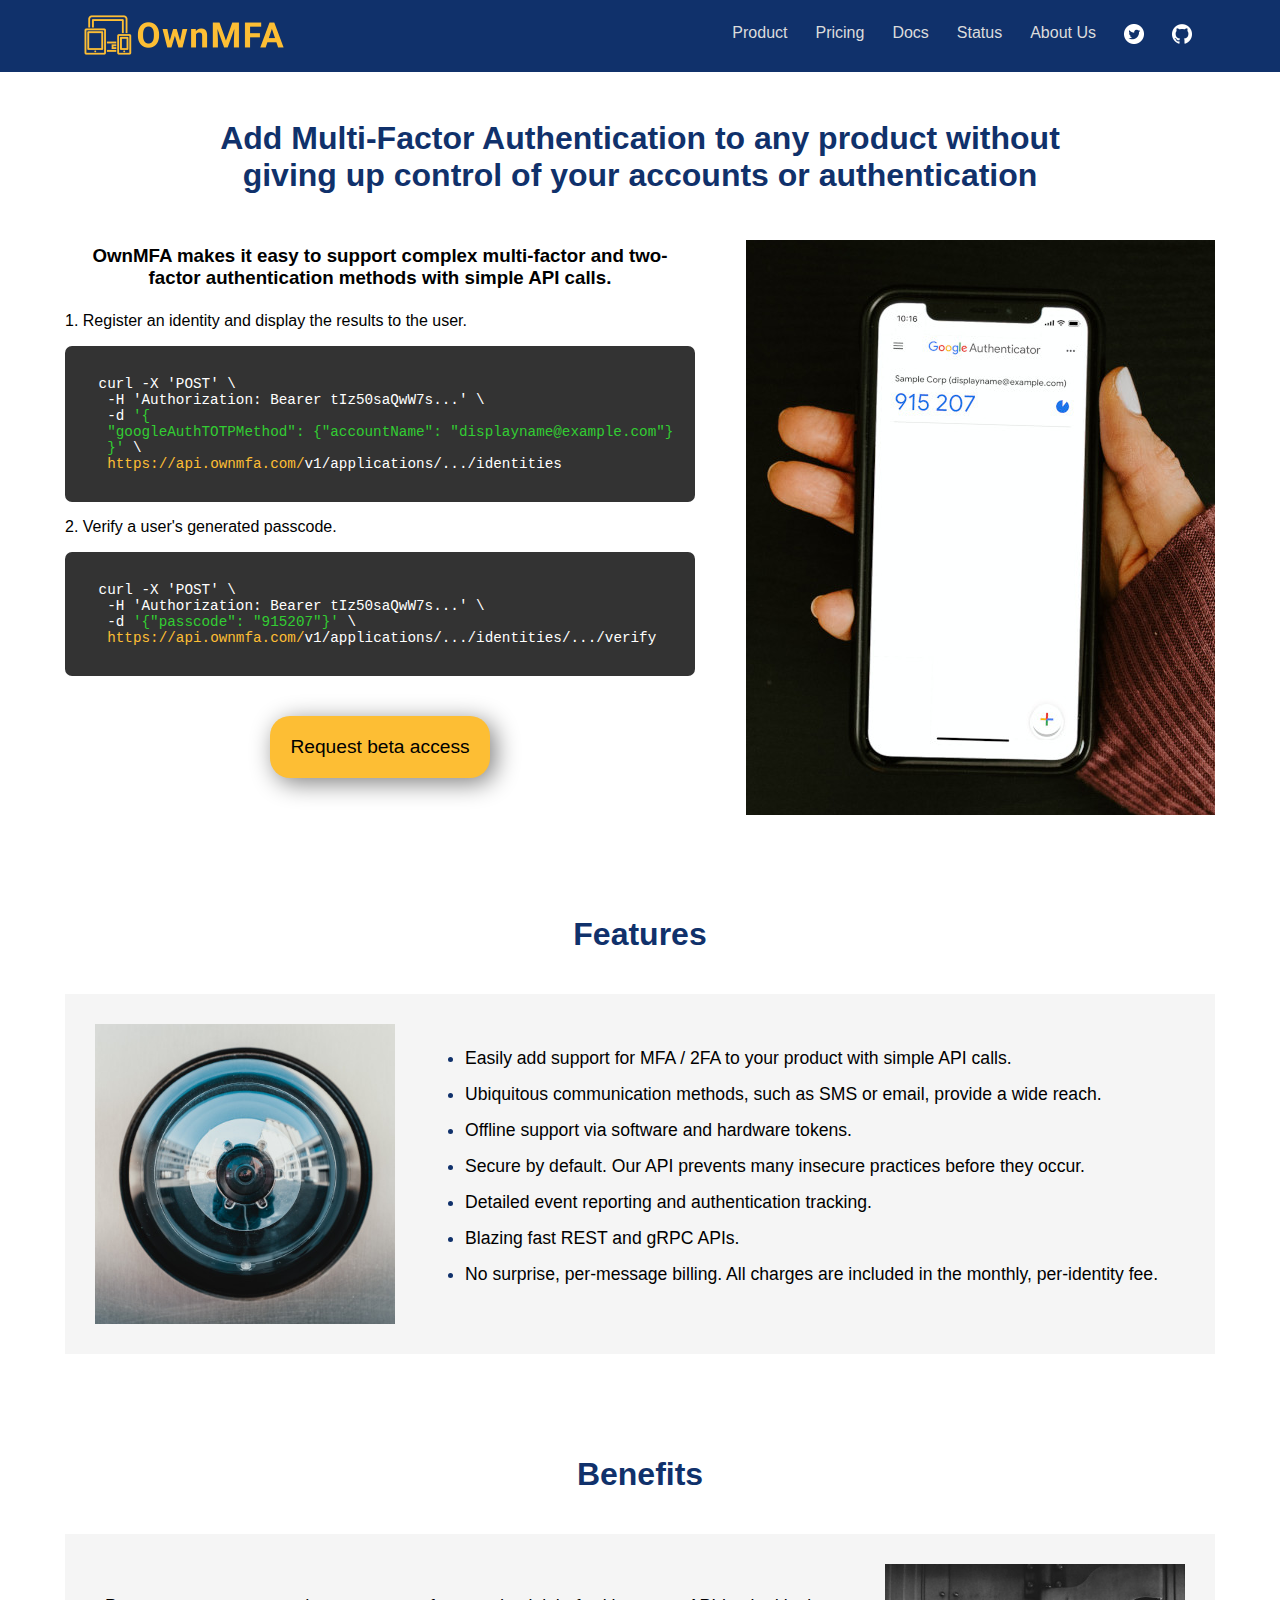
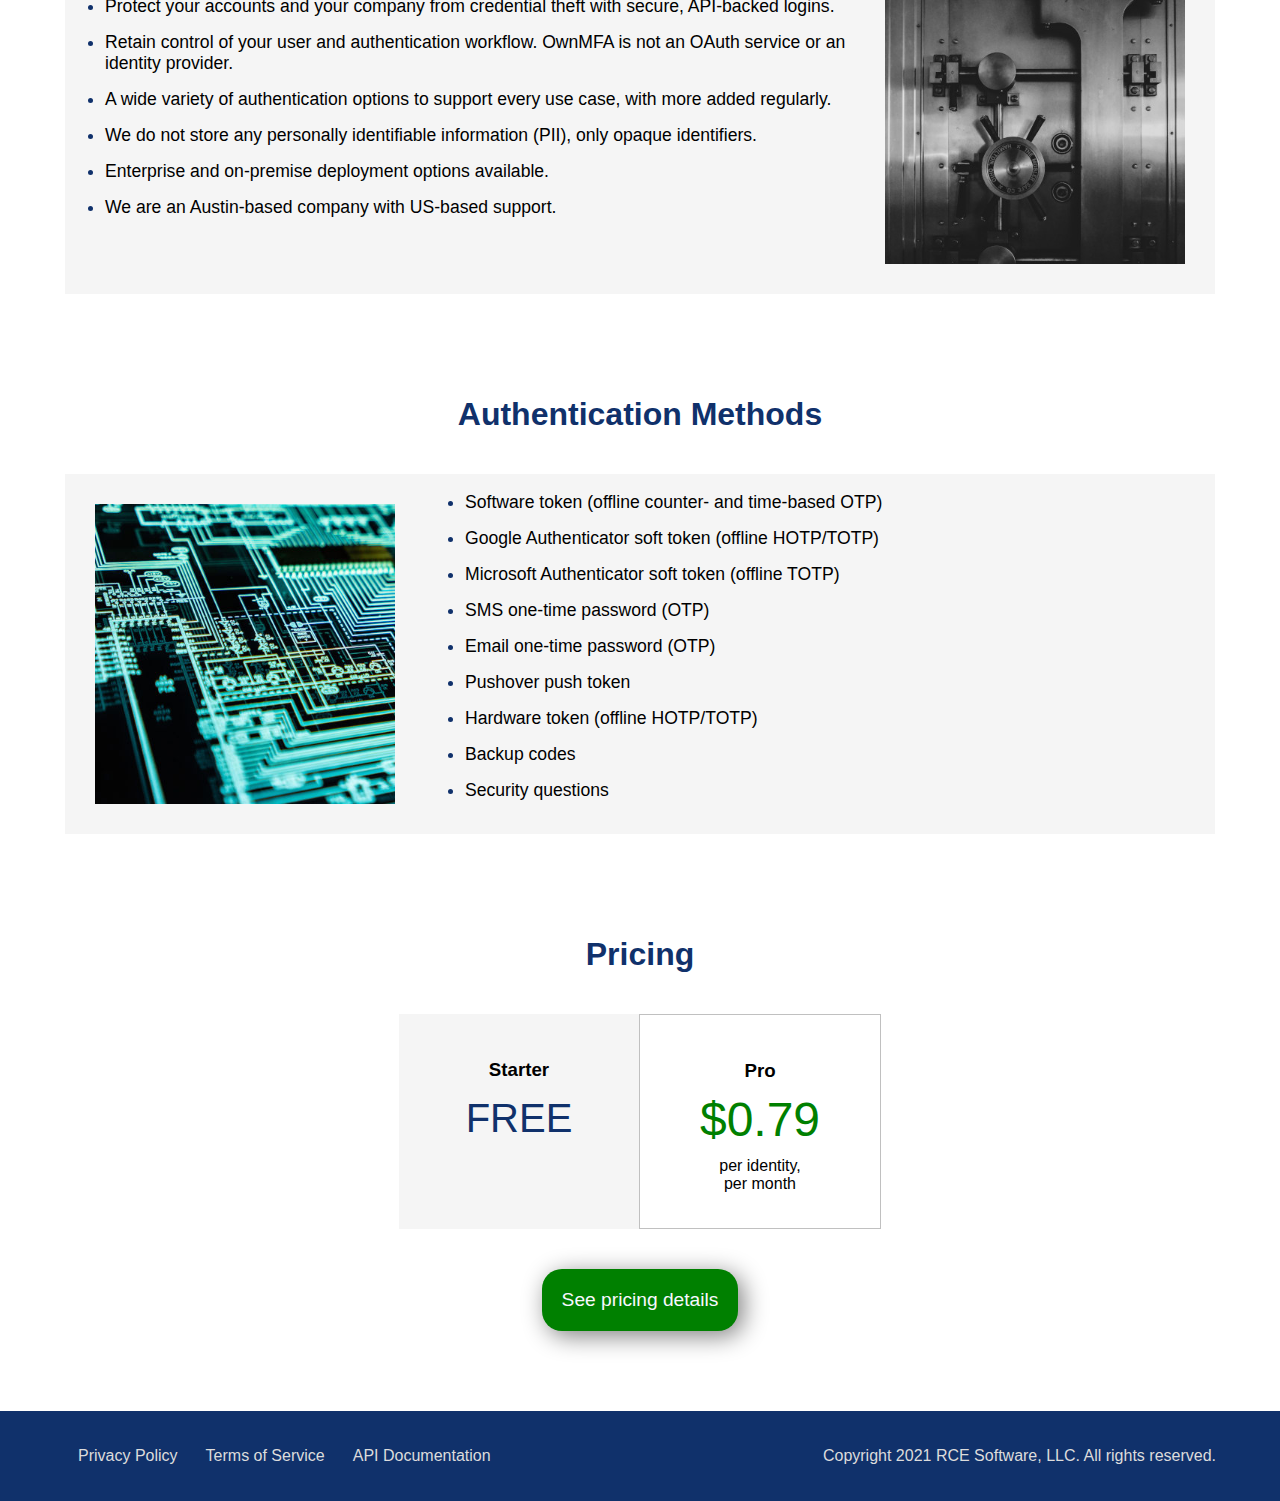
==== index.html @ 8612e636 "Refine Authentication Methods order" ====
<!DOCTYPE html>
<html lang="en">
  <head>
    <meta charset="utf-8" />
    <title>MFA / 2FA as a Service | OwnMFA</title>
    <meta
      name="description"
      content="Add Multi-Factor Authentication to any product without giving up control of your accounts or authentication. OwnMFA APIs make it easy to integrate MFA and 2FA authentication methods quickly."
    />
    <meta
      name="keywords"
      content="MFA, 2FA, multi-factor authentication, two-factor authentication, API, API as a Service, SMS, Email, HOTP, TOTP, Google Authenticator"
    />
    <link rel="stylesheet" href="/assets/css/base.css" />
    <link rel="shortcut icon" href="/assets/img/favicon.png" />
  </head>
  <body>
    <div class="navbar">
      <div class="navbar-inner">
        <a href="/#">
          <img class="logo" src="/assets/img/ownmfa.png" alt="OwnMFA" />
        </a>

        <ul class="nav">
          <li><a href="/#product">Product</a></li>
          <li><a href="/pricing/">Pricing</a></li>
          <li><a href="https://api.ownmfa.com">Docs</a></li>
          <li><a href="https://ownmfa.freshstatus.io/">Status</a></li>
          <li><a href="/about/">About Us</a></li>
          <li>
            <a href="https://twitter.com/OwnMFA"
              ><img src="/assets/img/twitter.png" alt="Twitter"
            /></a>
          </li>
          <li>
            <a href="https://github.com/ownmfa"
              ><img src="/assets/img/github.png" alt="GitHub"
            /></a>
          </li>
        </ul>
      </div>
    </div>

    <div class="content">
      <div class="lead">
        <div class="lead-inner">
          <h1>
            Add Multi-Factor Authentication to any product without giving up
            control of your accounts or authentication
          </h1>
        </div>

        <div class="demo">
          <div class="demo-left">
            <h3>
              OwnMFA makes it easy to support complex multi-factor and
              two-factor authentication methods with simple API calls.
            </h3>

            <p>1. Register an identity and display the results to the user.</p>

            <div class="code-demo">
              <pre class="code-example"> <code>curl -X 'POST' \
  -H 'Authorization: Bearer tIz50saQwW7s...' \
  -d <span class="code-param">'{
  "googleAuthTOTPMethod": {"accountName": "displayname@example.com"}
  }'</span> \
  <span class="code-url"><a href="https://api.ownmfa.com">https://api.ownmfa.com/</a></span>v1/applications/.../identities</code></pre>
            </div>

            <p>2. Verify a user's generated passcode.</p>

            <div class="code-demo">
              <pre class="code-example"> <code>curl -X 'POST' \
  -H 'Authorization: Bearer tIz50saQwW7s...' \
  -d <span class="code-param">'{"passcode": "915207"}'</span> \
  <span class="code-url"><a href="https://api.ownmfa.com">https://api.ownmfa.com/</a></span>v1/applications/.../identities/.../verify</code></pre>
            </div>

            <div class="request-beta">
              <a
                href="mailto:beta@ownmfa.com?subject=Request%20for%20beta%20access"
                >Request beta access</a
              >
            </div>
          </div>
        </div>
      </div>

      <div class="features section" id="product">
        <h1>Features</h1>
        <div class="features-list">
          <img src="/assets/img/eye.jpg" alt="retinal scanner" />
          <ul class="promo-list">
            <li>
              <span
                >Easily add support for MFA / 2FA to your product with simple
                API calls.</span
              >
            </li>
            <li>
              <span>
                Ubiquitous communication methods, such as SMS or email, provide
                a wide reach.</span
              >
            </li>
            <li>
              <span> Offline support via software and hardware tokens.</span>
            </li>
            <li>
              <span>
                Secure by default. Our API prevents many insecure practices
                before they occur.</span
              >
            </li>
            <li>
              <span>Detailed event reporting and authentication tracking.</span>
            </li>
            <li><span>Blazing fast REST and gRPC APIs.</span></li>
            <li>
              <span>
                No surprise, per-message billing. All charges are included in
                the monthly, per-identity fee.</span
              >
            </li>
          </ul>
        </div>
      </div>

      <div class="benefits section">
        <h1>Benefits</h1>
        <div class="benefits-list">
          <ul class="promo-list">
            <li>
              <span
                >Protect your accounts and your company from credential theft
                with secure, API-backed logins.</span
              >
            </li>
            <li>
              <span>
                Retain control of your user and authentication workflow. OwnMFA
                is not an OAuth service or an identity provider.</span
              >
            </li>
            <li>
              <span>
                A wide variety of authentication options to support every use
                case, with more added regularly.</span
              >
            </li>
            <li>
              <span>
                We do not store any personally identifiable information (PII),
                only opaque identifiers.</span
              >
            </li>
            <li>
              <span
                >Enterprise and on-premise deployment options available.</span
              >
            </li>
            <li>
              <span>We are an Austin-based company with US-based support.</span>
            </li>
          </ul>
          <img src="/assets/img/vault.jpg" alt="vault" />
        </div>
      </div>

      <div class="methods section">
        <h1>Authentication Methods</h1>
        <div class="methods-list">
          <img src="/assets/img/circuit.jpg" alt="glowing circuit" />
          <ul class="promo-list">
            <li>
              <span> Software token (offline counter- and time-based OTP)</span>
            </li>
            <li>
              <span>Google Authenticator soft token (offline HOTP/TOTP)</span>
            </li>
            <li>
              <span> Microsoft Authenticator soft token (offline TOTP)</span>
            </li>
            <li><span>SMS one-time password (OTP)</span></li>
            <li><span> Email one-time password (OTP)</span></li>
            <li><span> Pushover push token</span></li>
            <li><span> Hardware token (offline HOTP/TOTP)</span></li>
            <li><span>Backup codes</span></li>
            <li><span>Security questions</span></li>
          </ul>
        </div>
      </div>

      <div class="pricing section">
        <h1>Pricing</h1>
        <div class="pricing-container">
          <div class="pricing-left">
            <h3>Starter</h3>
            <div class="pricing-starter">Free</div>
          </div>
          <div class="pricing-right">
            <h3>Pro</h3>
            <div class="pricing-pro">$0.79</div>
            <div class="pricing-interval">per identity,<br />per month</div>
          </div>
        </div>
        <div class="pricing-details">
          <a href="/pricing/">See pricing details</a>
        </div>
      </div>
    </div>

    <footer>
      <div class="footer-container">
        <div class="policies">
          <ul class="nav">
            <li><a href="/privacy/">Privacy Policy</a></li>
            <li><a href="/terms/">Terms of Service</a></li>
            <li><a href="https://api.ownmfa.com">API Documentation</a></li>
          </ul>
        </div>

        <div class="copyright">
          <p>Copyright 2021 RCE Software, LLC. All rights reserved.</p>
        </div>
      </div>
    </footer>
  </body>
</html>
---- assets/css/base.css ----
html {
  scroll-behavior: smooth;
}

body {
  font-family: "Helvetica Neue", Helvetica, Arial, sans-serif;
  margin: 0;
}

.navbar {
  position: fixed;
  top: 0;
  width: 100%;
  background-color: #10316b;
}

.navbar-inner,
.footer-container {
  margin: 0 5%;
}

.navbar-inner .logo {
  padding: 15px 20px 10px;
}

.navbar ul {
  float: right;
  list-style-type: none;
  margin: 10px;
  padding: 0;
  vertical-align: middle;
}

.navbar li {
  float: left;
}

.navbar li a {
  display: block;
  color: gainsboro;
  text-align: center;
  padding: 14px 14px;
  text-decoration: none;
}

.navbar li a:hover {
  color: white;
}

.content {
  width: 1150px;
  margin: 94px auto 0;
}

.lead-inner {
  text-align: center;
  color: #10316b;
  margin: 0 10%;
  padding: 5px 0;
}

.demo {
  height: 575px;
  background-image: url("/assets/img/auth_phone_hand.jpg");
  background-repeat: no-repeat;
  background-position: right top;
}

.demo-left {
  width: 630px;
}

.demo-left h3 {
  text-align: center;
  padding: 5px;
}

.code-demo {
  background-color: #333333;
  color: white;
  border-radius: 7px;
}

.code-example {
  padding: 30px 25px;
  font-size: 1.1em;
}

.code-param {
  color: limegreen;
}

.code-url,
.code-url a {
  color: #fdbe34;
  text-decoration: none;
}

.request-beta {
  margin-top: 40px;
  text-align: center;
}

.request-beta a {
  display: inline-block;
  background-color: #fdbe34;
  color: black;
  font-size: 1.2em;
  padding: 20px;
  text-decoration: none;
  border-radius: 20px;
  box-shadow: 5px 5px 25px gray;
  transition: all 0.3s;
}

.request-beta a:hover {
  box-shadow: 5px 5px 25px #404040;
}

.features,
.benefits,
.pricing,
.methods,
.contact {
  padding: 80px 0 0;
}

.section h1 {
  text-align: center;
  color: #10316b;
  padding-bottom: 20px;
}

.section img {
  width: 300px;
  padding: 30px;
}

.about-container img {
  width: 400px;
  padding: 20px;
}

.features-list,
.methods-list,
.benefits-list,
.about-container {
  background-color: whitesmoke;
  display: flex;
  align-items: center;
}

.promo-list {
  font-size: 1.1em;
}

.promo-list li {
  color: #10316b;
  margin-bottom: 15px;
}

.promo-list li span {
  color: black;
}

.pricing-container {
  text-align: center;
  display: flex;
  justify-content: center;
}

.pricing-container h3 {
  margin: 10px 0;
}

.pricing-left {
  background-color: whitesmoke;
  padding: 35px 20px;
  width: 200px;
}

.pricing-starter {
  color: #10316b;
  font-size: 2.5em;
  text-transform: uppercase;
  margin: 15px;
}

.pricing-right {
  border: 1px solid silver;
  padding: 35px 20px;
  width: 200px;
}

.pricing-pro {
  color: green;
  font-size: 3em;
  font-weight: 500;
  margin: 0 0 10px;
}

.pricing-details {
  margin-top: 40px;
  text-align: center;
}

.pricing-details a {
  display: inline-block;
  background-color: green;
  color: ghostwhite;
  font-size: 1.2em;
  padding: 20px;
  text-decoration: none;
  border-radius: 20px;
  box-shadow: 5px 5px 25px gray;
  transition: all 0.3s;
}

.pricing-details a:hover {
  box-shadow: 5px 5px 25px #404040;
}

table {
  width: 100%;
  border: 0;
  border-collapse: collapse;
}

th,
td {
  border: 1px solid silver;
  font-size: 1.1em;
  max-width: 375px;
  min-width: 155px;
}

th,
td {
  padding: 12px;
}

.thd-noborder {
  border: none;
}

.td-free {
  color: #10316b;
  font-size: 1.2em;
  text-transform: uppercase;
}

.td-pro {
  color: green;
  font-size: 1.3em;
  font-weight: 450;
}

.td-center {
  text-align: center;
}

.td-black a {
  color: black;
}

.td-green {
  color: green;
  font-size: 1.75em;
}

.pricing-sub {
  color: red;
  font-size: 0.65em;
}

.pricing,
.pricing-pricing,
.contact,
.privacy,
.terms {
  padding-bottom: 80px;
}

.contact-container {
  text-align: center;
  background-color: whitesmoke;
  padding: 20px 0;
}

.faq {
  margin: 0 10%;
  text-align: center;
  font-size: 1.1em;
  padding-bottom: 30px;
}

footer {
  background-color: #10316b;
}

.footer-container {
  padding: 20px 0;
  color: gainsboro;
  display: flex;
  align-items: center;
  justify-content: space-between;
}

.policies ul {
  list-style-type: none;
  margin: 0;
  padding: 0;
  vertical-align: middle;
}

.policies li {
  float: left;
}

.policies li a {
  display: block;
  color: gainsboro;
  text-align: center;
  padding: 14px 14px;
  text-decoration: none;
}

.policies li a:hover {
  color: white;
}
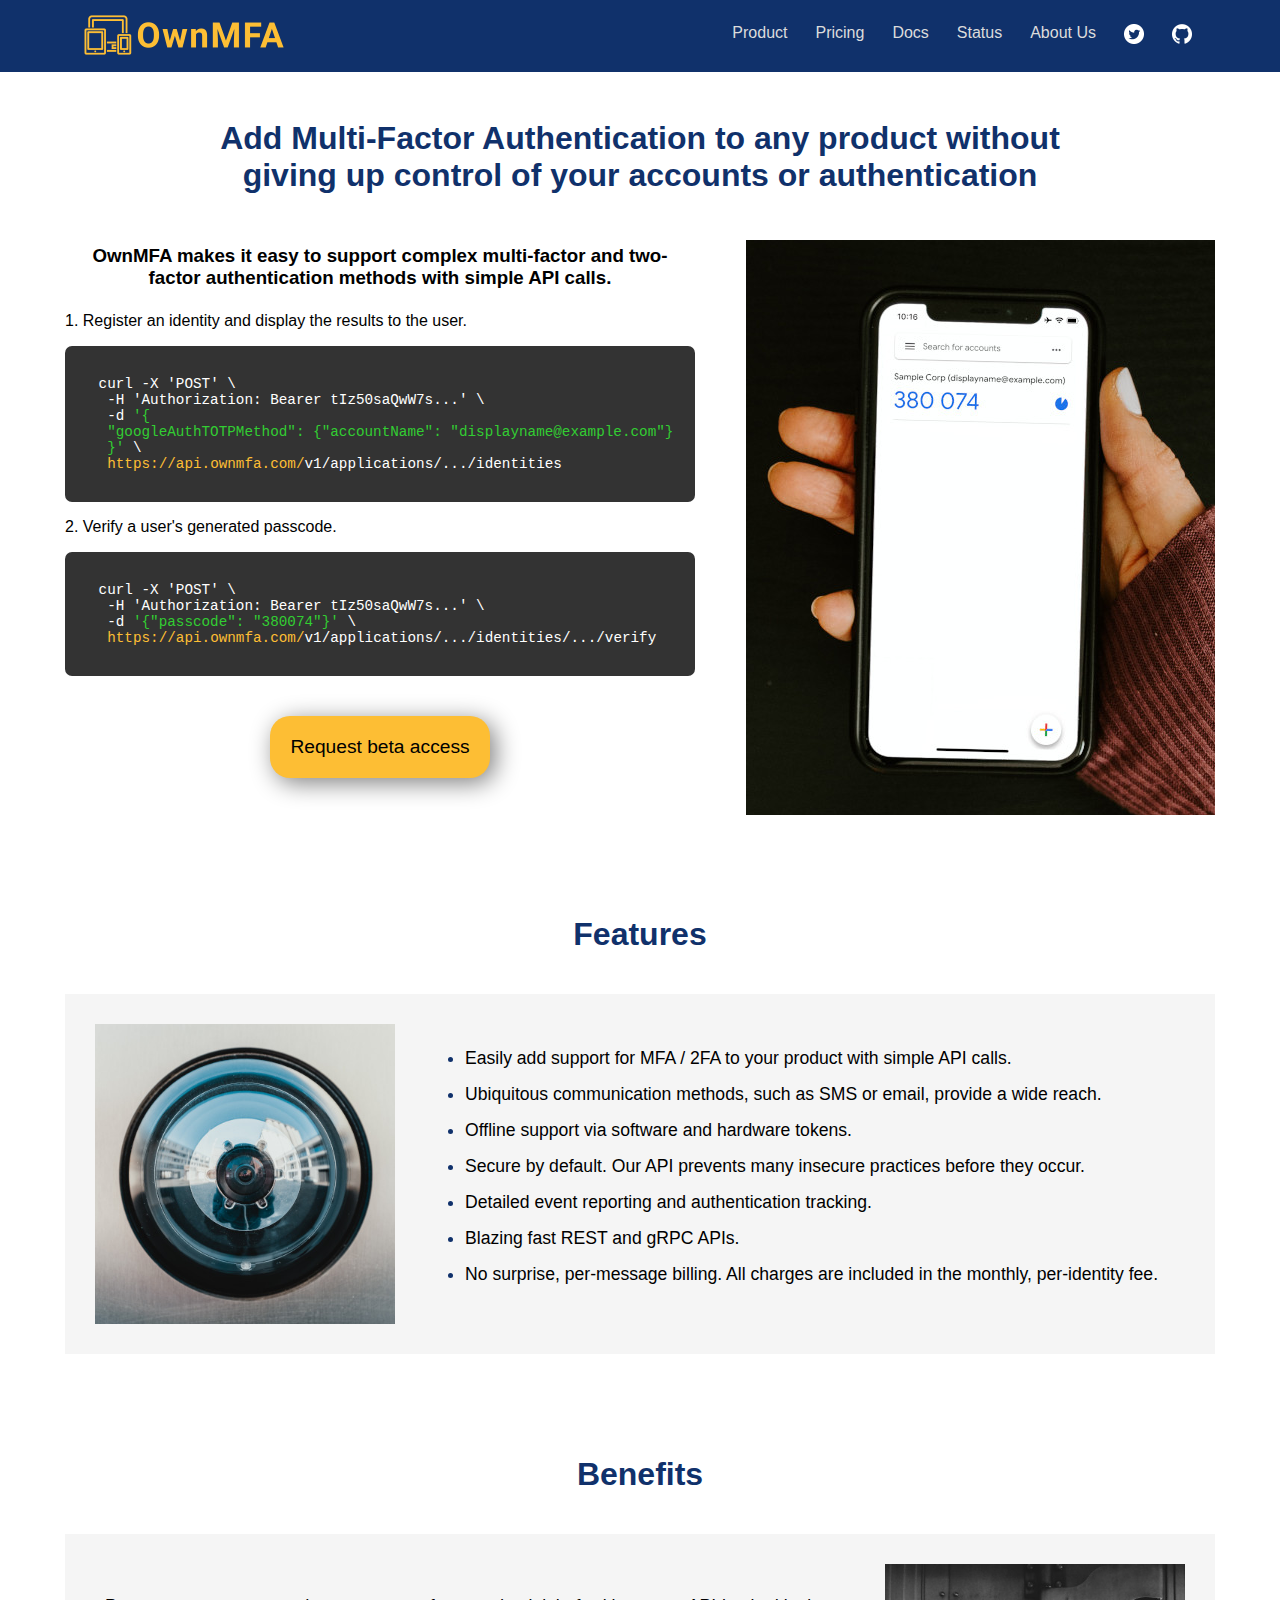
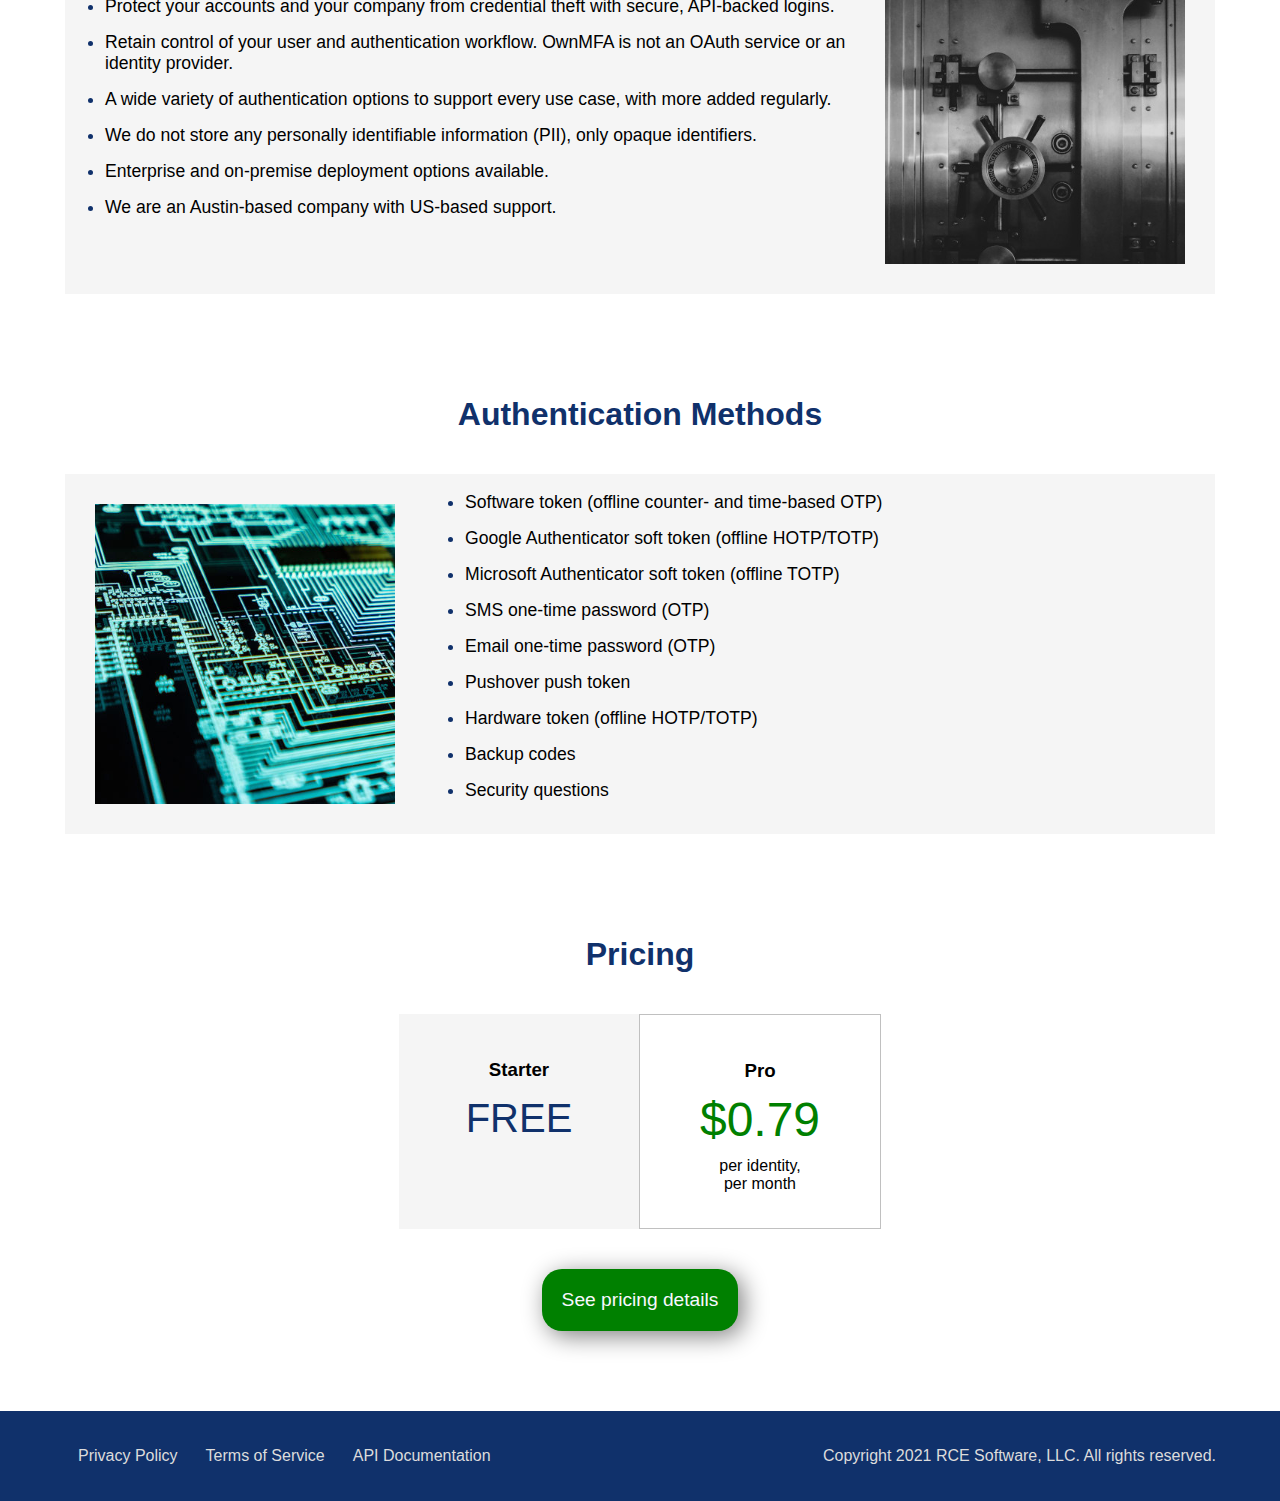
==== commit 67dfa732: "Update demo image and passcode with latest authenticator version" ====
--- a/index.html
+++ b/index.html
@@ -73,7 +73,7 @@
             <div class="code-demo">
               <pre class="code-example"> <code>curl -X 'POST' \
   -H 'Authorization: Bearer tIz50saQwW7s...' \
-  -d <span class="code-param">'{"passcode": "915207"}'</span> \
+  -d <span class="code-param">'{"passcode": "380074"}'</span> \
   <span class="code-url"><a href="https://api.ownmfa.com">https://api.ownmfa.com/</a></span>v1/applications/.../identities/.../verify</code></pre>
             </div>
 
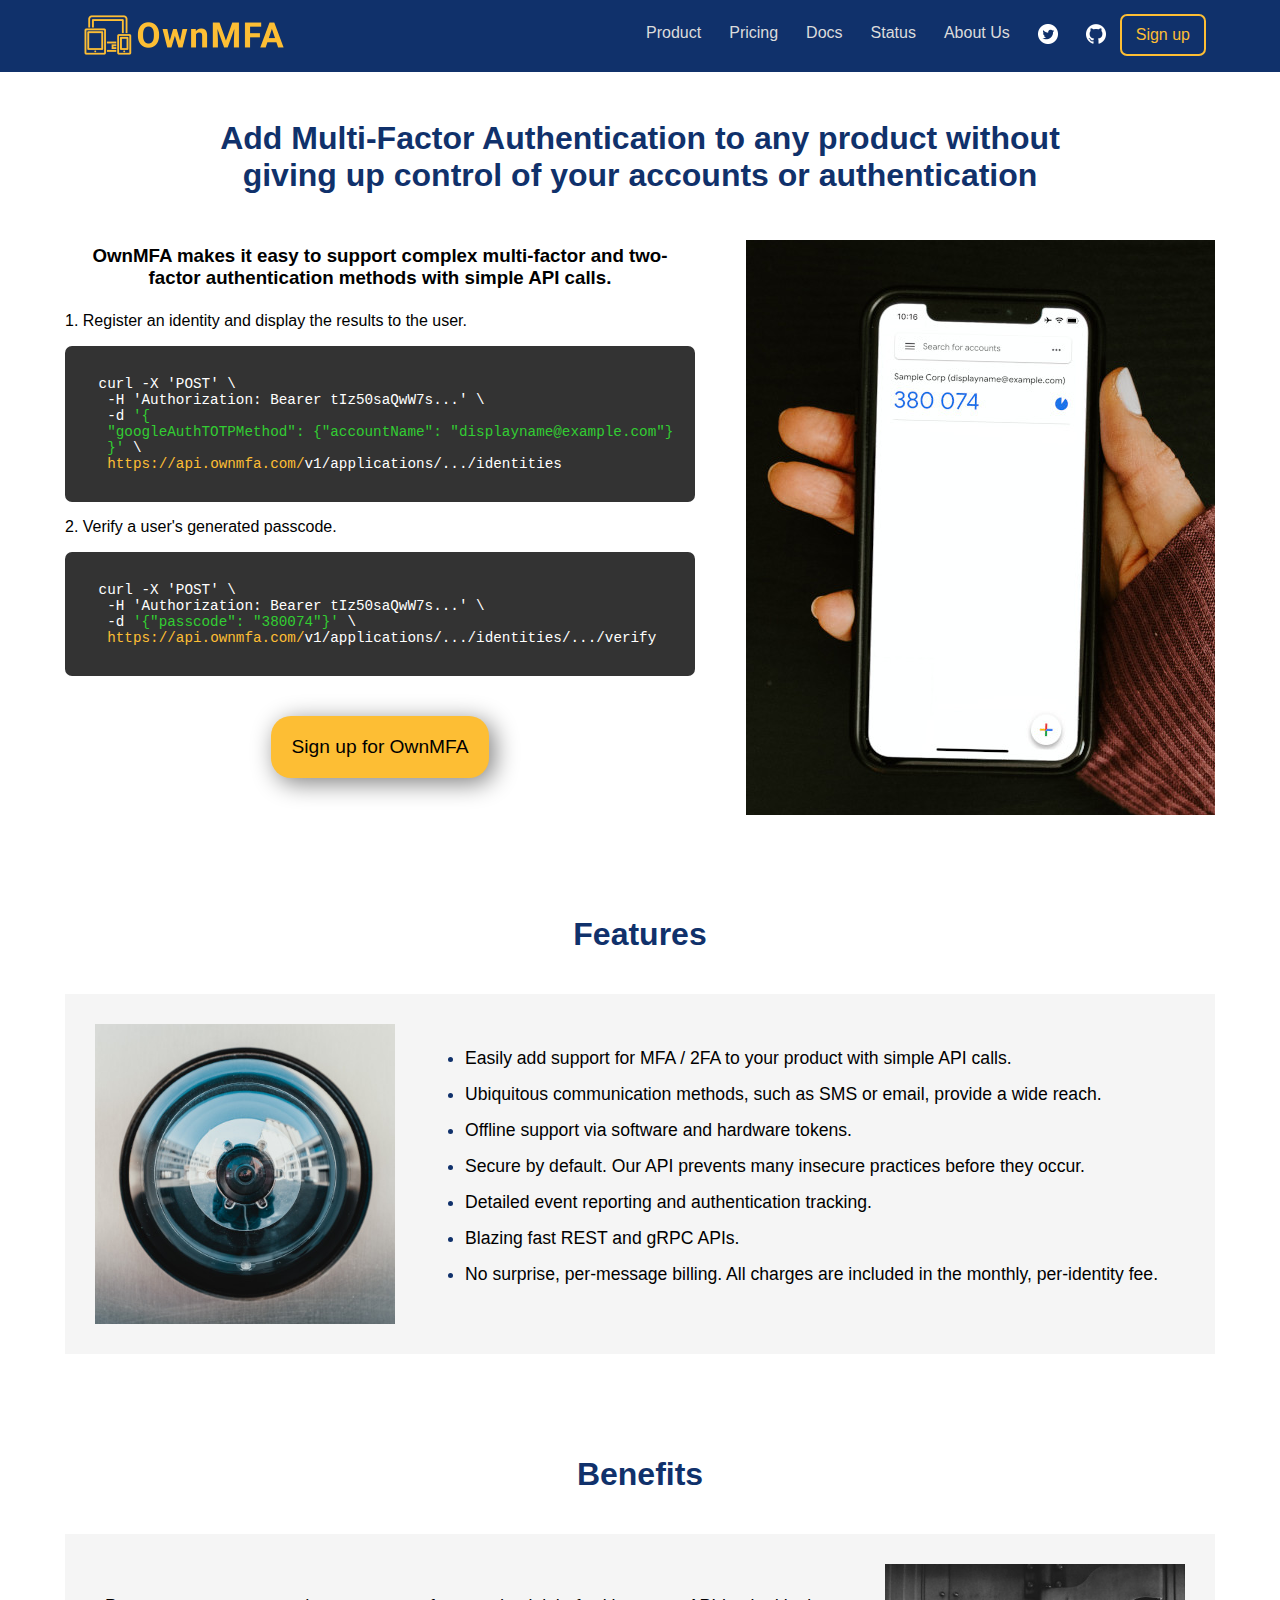
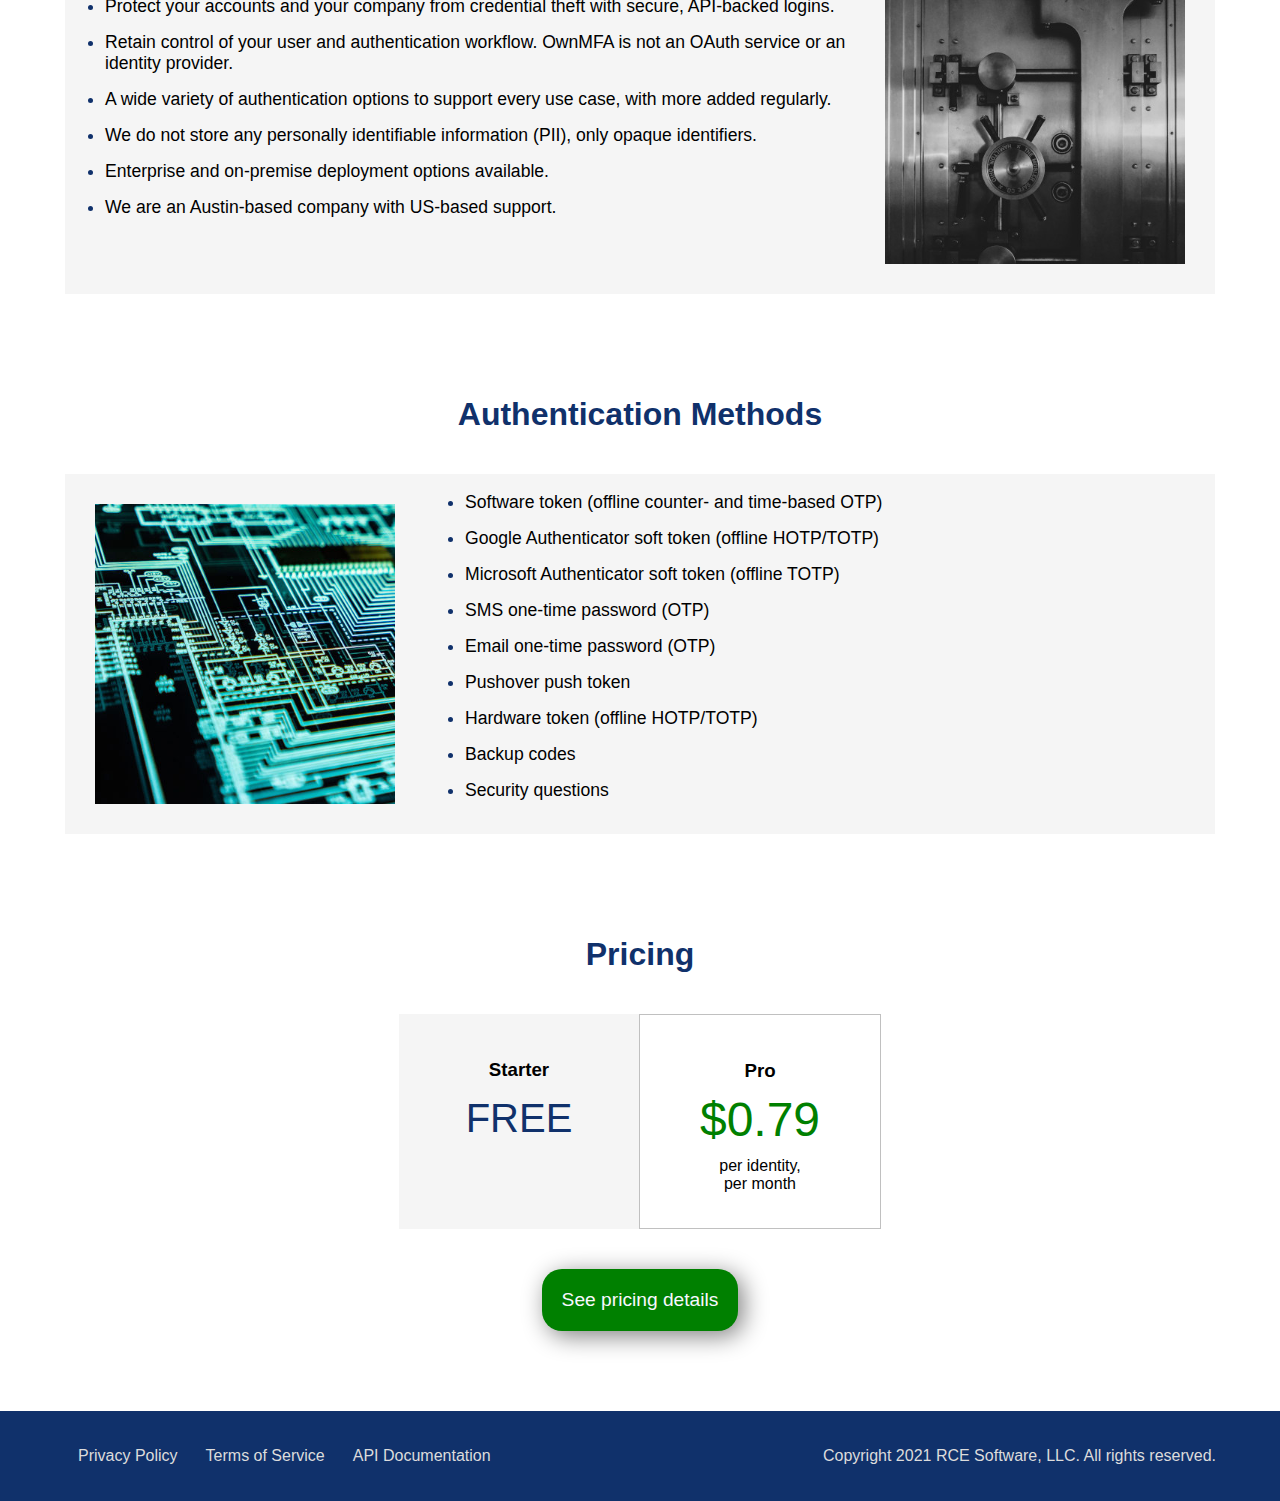
==== commit db80f704: "Update calls to action for post-beta" ====
--- a/index.html
+++ b/index.html
@@ -37,6 +37,11 @@
               ><img src="/assets/img/github.png" alt="GitHub"
             /></a>
           </li>
+          <li class="signup">
+            <a href="mailto:signup@ownmfa.com?subject=Sign%20up%20for%20OwnMFA"
+              >Sign up</a
+            >
+          </li>
         </ul>
       </div>
     </div>
@@ -77,10 +82,10 @@
   <span class="code-url"><a href="https://api.ownmfa.com">https://api.ownmfa.com/</a></span>v1/applications/.../identities/.../verify</code></pre>
             </div>
 
-            <div class="request-beta">
+            <div class="signup-btn">
               <a
-                href="mailto:beta@ownmfa.com?subject=Request%20for%20beta%20access"
-                >Request beta access</a
+                href="mailto:signup@ownmfa.com?subject=Sign%20up%20for%20OwnMFA"
+                >Sign up for OwnMFA</a
               >
             </div>
           </div>
--- a/assets/css/base.css
+++ b/assets/css/base.css
@@ -28,7 +28,6 @@
   list-style-type: none;
   margin: 10px;
   padding: 0;
-  vertical-align: middle;
 }
 
 .navbar li {
@@ -39,12 +38,26 @@
   display: block;
   color: gainsboro;
   text-align: center;
-  padding: 14px 14px;
+  padding: 14px;
   text-decoration: none;
 }
 
 .navbar li a:hover {
   color: white;
+}
+
+.navbar .signup a {
+  border: 2px solid #fdbe34;
+  border-radius: 7px;
+  color: #fdbe34;
+  padding: 10px 14px;
+  margin: 4px 0 0 0;
+  transition: all 0.3s;
+}
+
+.navbar .signup a:hover {
+  background-color: #fdbe34;
+  color: black;
 }
 
 .content {
@@ -96,12 +109,12 @@
   text-decoration: none;
 }
 
-.request-beta {
+.signup-btn {
   margin-top: 40px;
   text-align: center;
 }
 
-.request-beta a {
+.signup-btn a {
   display: inline-block;
   background-color: #fdbe34;
   color: black;
@@ -113,7 +126,7 @@
   transition: all 0.3s;
 }
 
-.request-beta a:hover {
+.signup-btn a:hover {
   box-shadow: 5px 5px 25px #404040;
 }
 
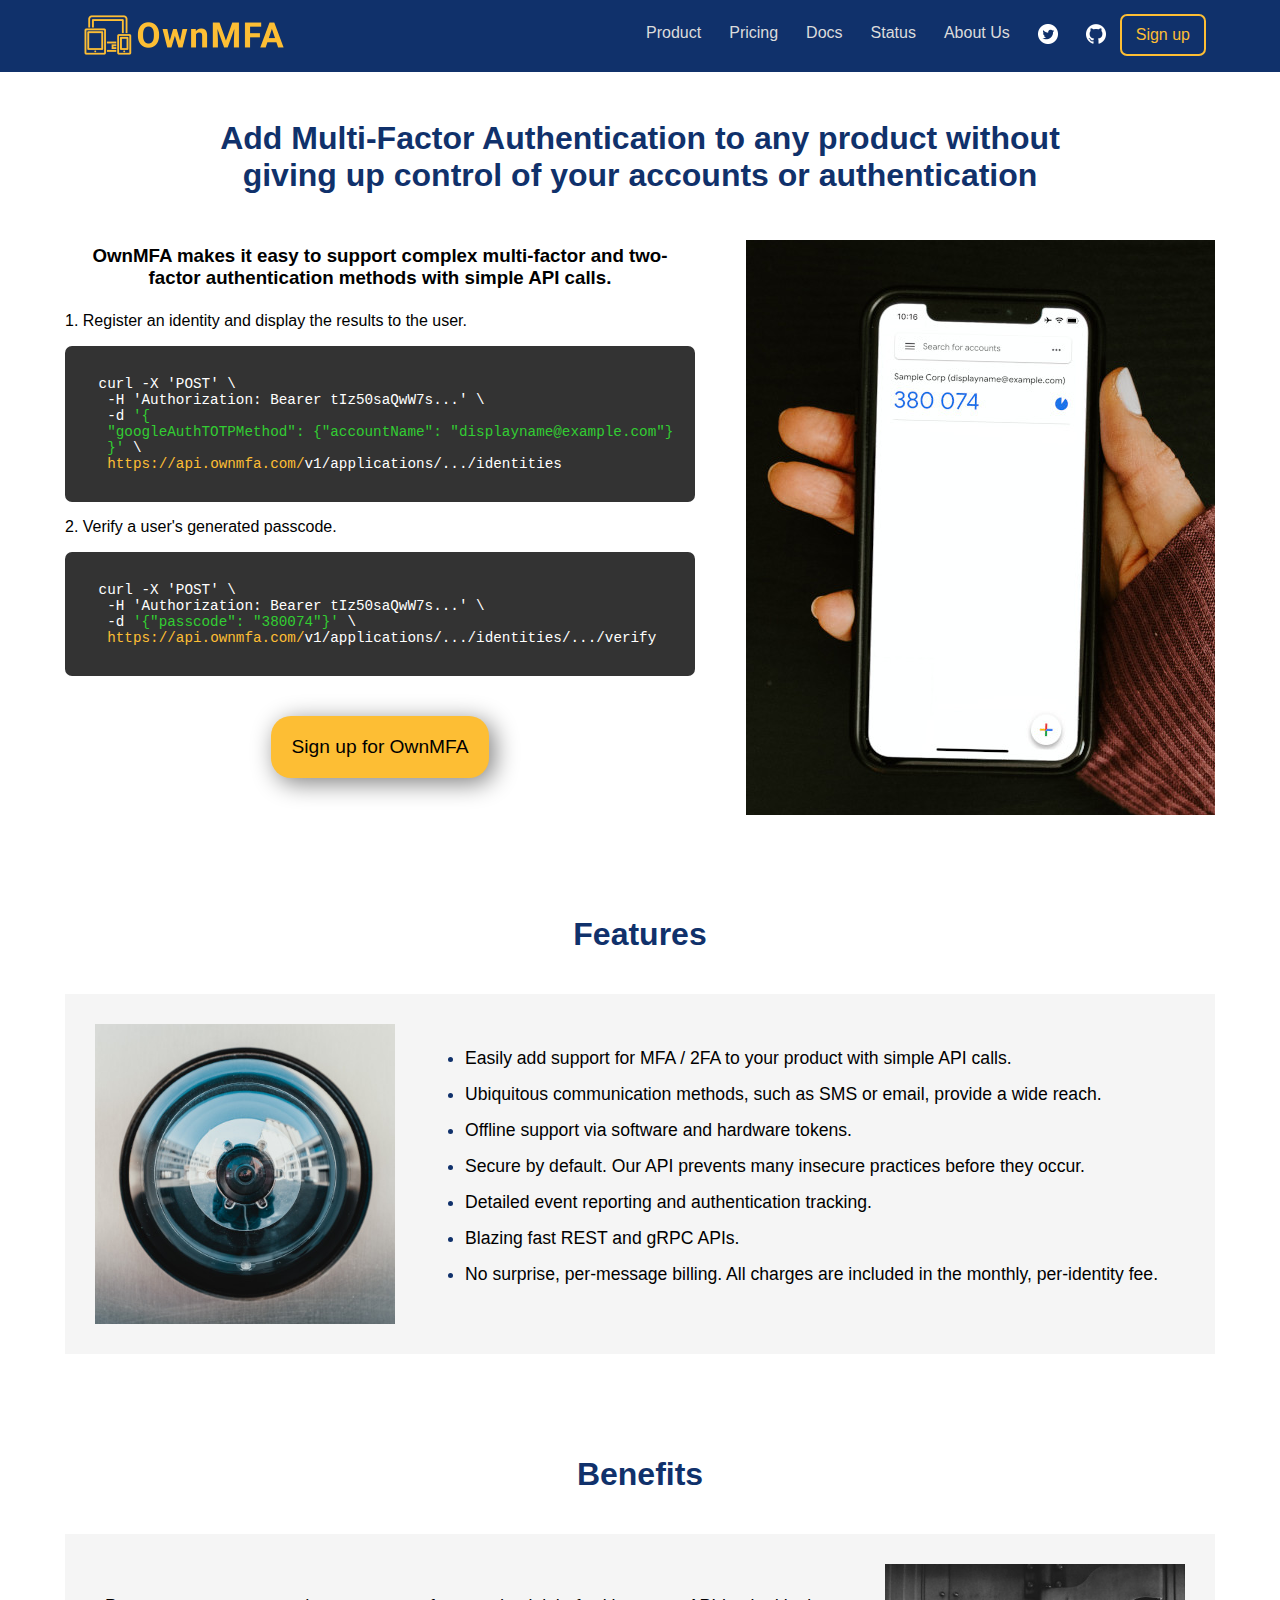
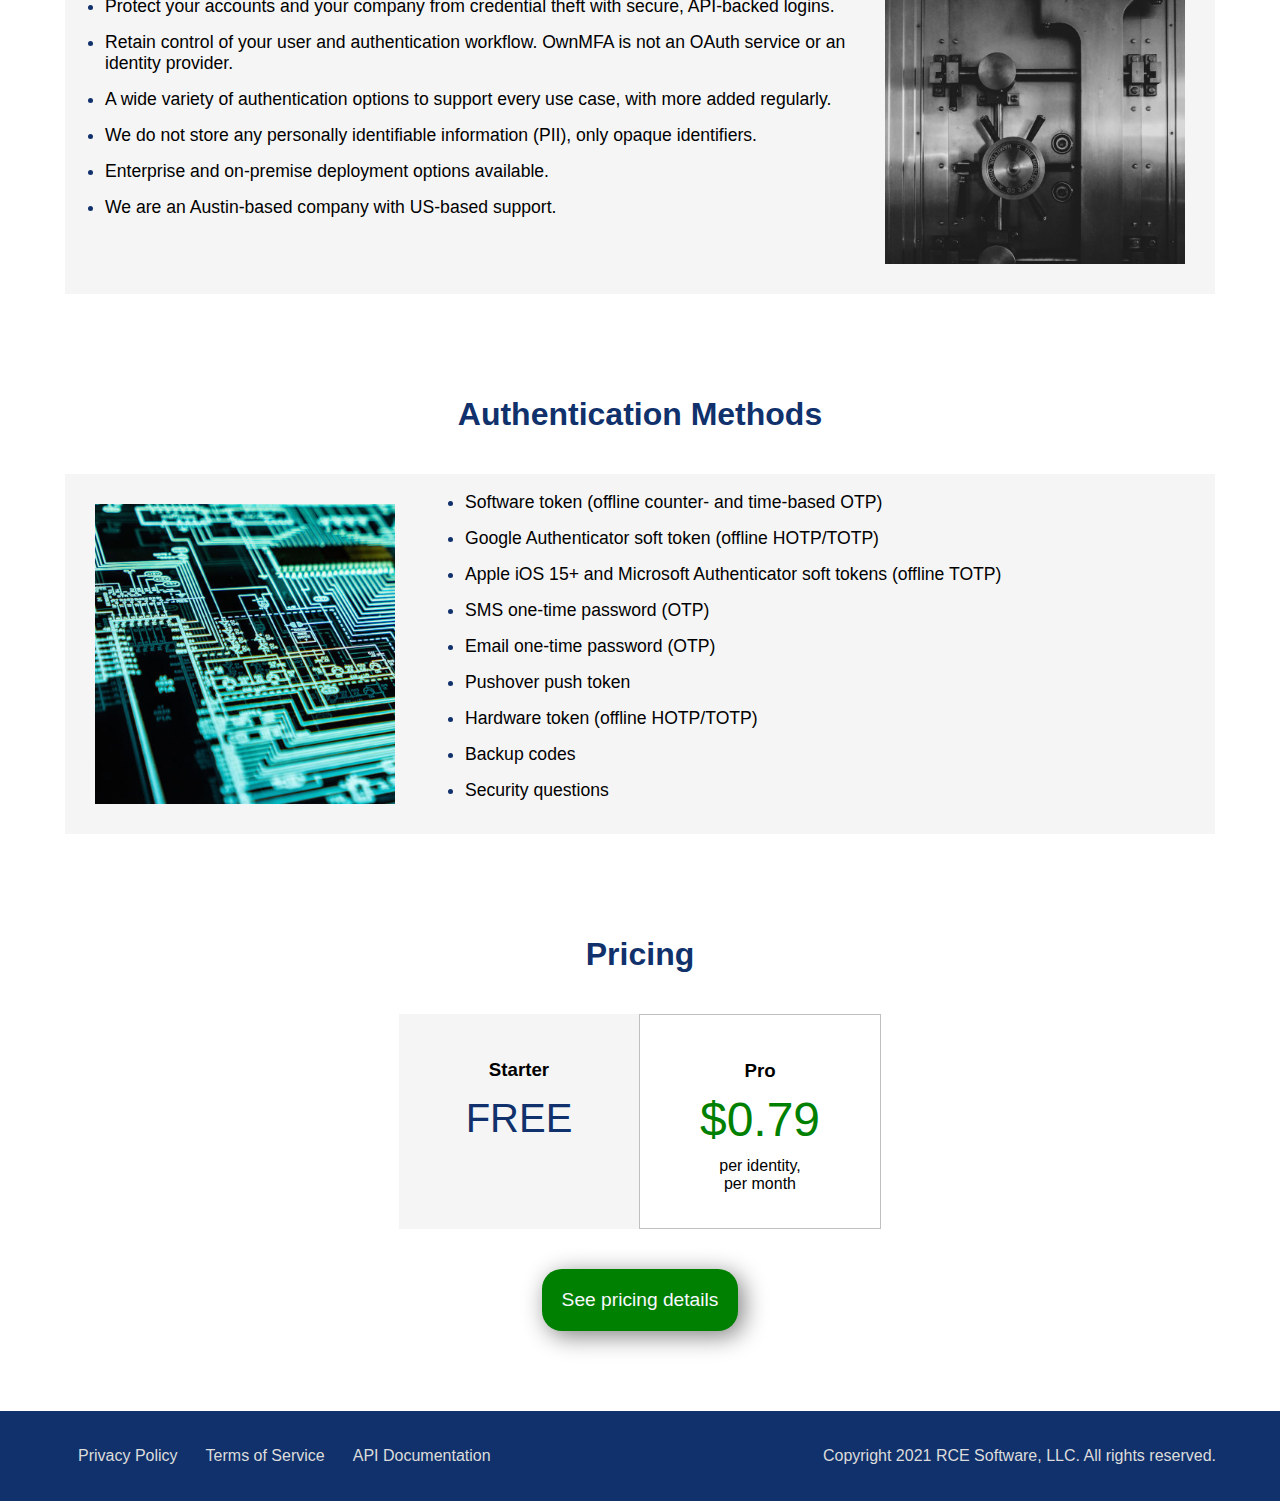
==== commit 3b7e1f64: "Add Apple iOS TOTP method support" ====
--- a/index.html
+++ b/index.html
@@ -185,7 +185,10 @@
               <span>Google Authenticator soft token (offline HOTP/TOTP)</span>
             </li>
             <li>
-              <span> Microsoft Authenticator soft token (offline TOTP)</span>
+              <span
+                >Apple iOS 15+ and Microsoft Authenticator soft tokens (offline
+                TOTP)</span
+              >
             </li>
             <li><span>SMS one-time password (OTP)</span></li>
             <li><span> Email one-time password (OTP)</span></li>
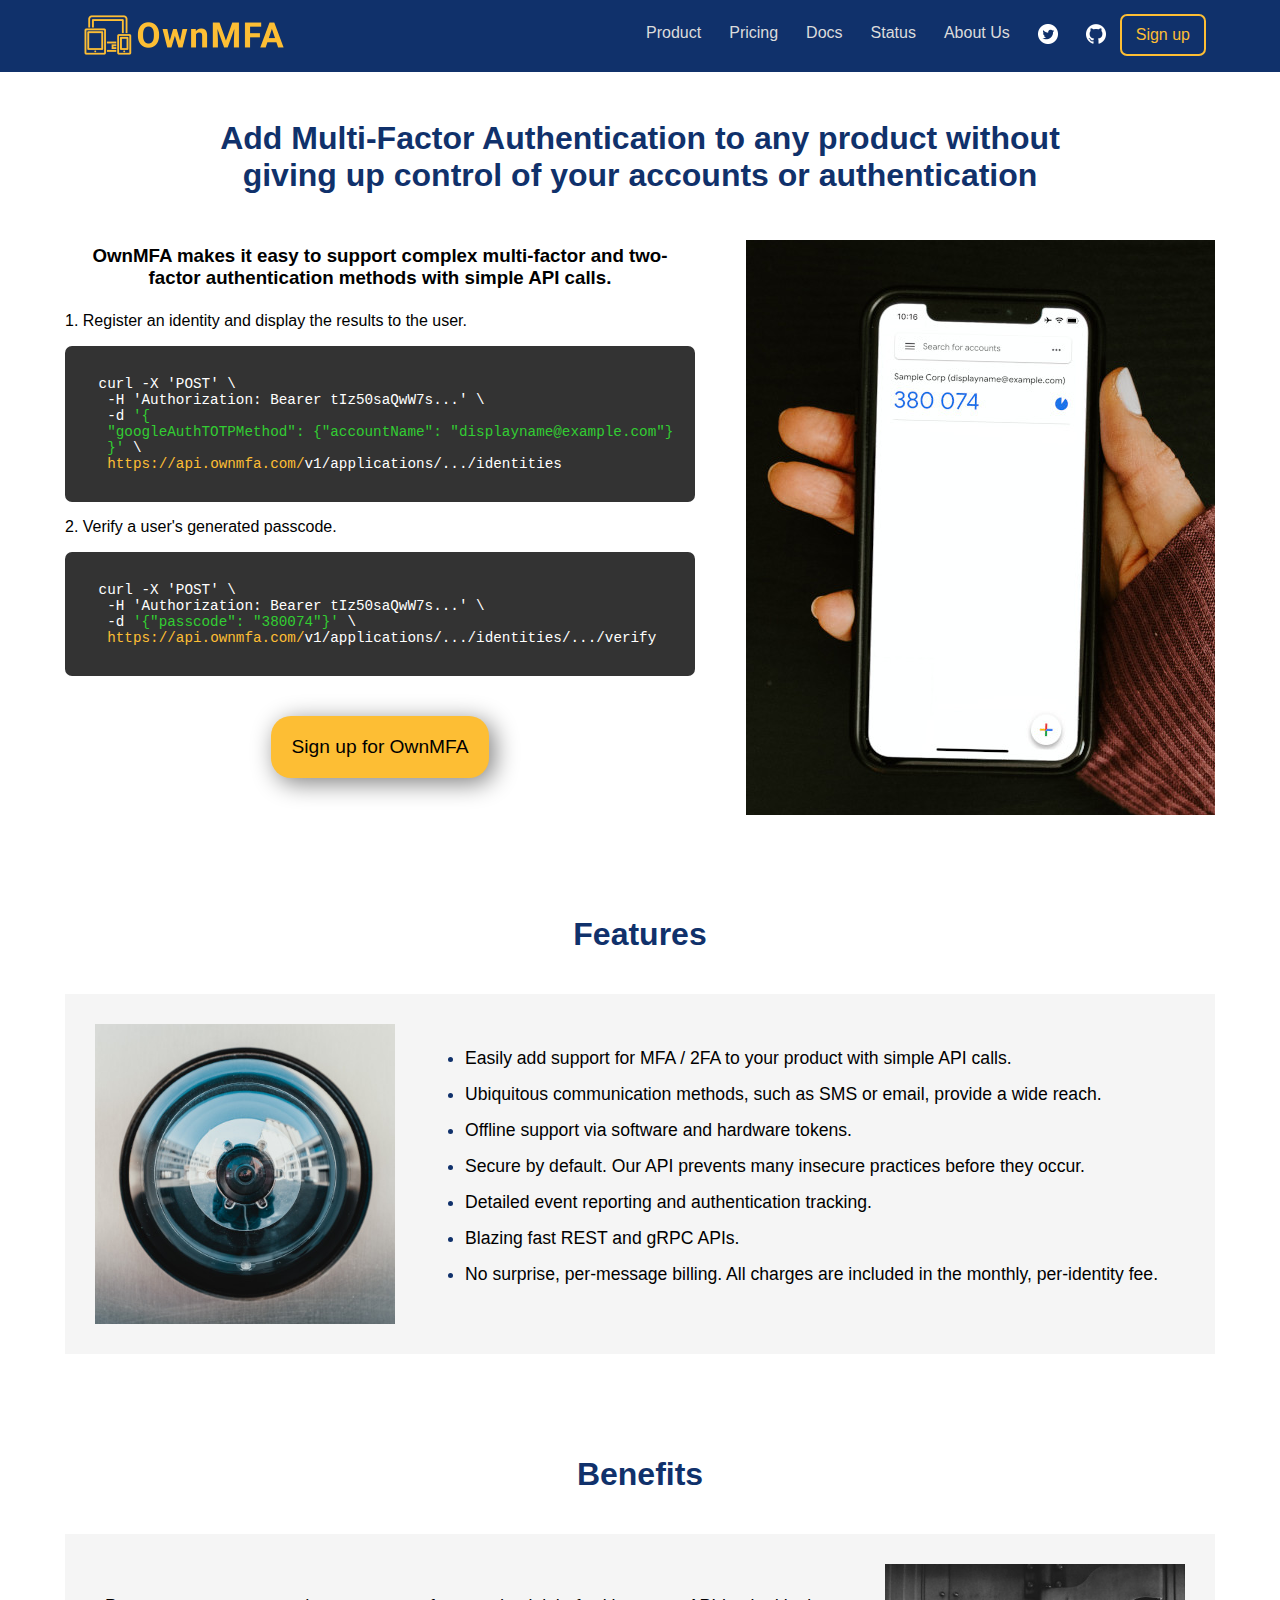
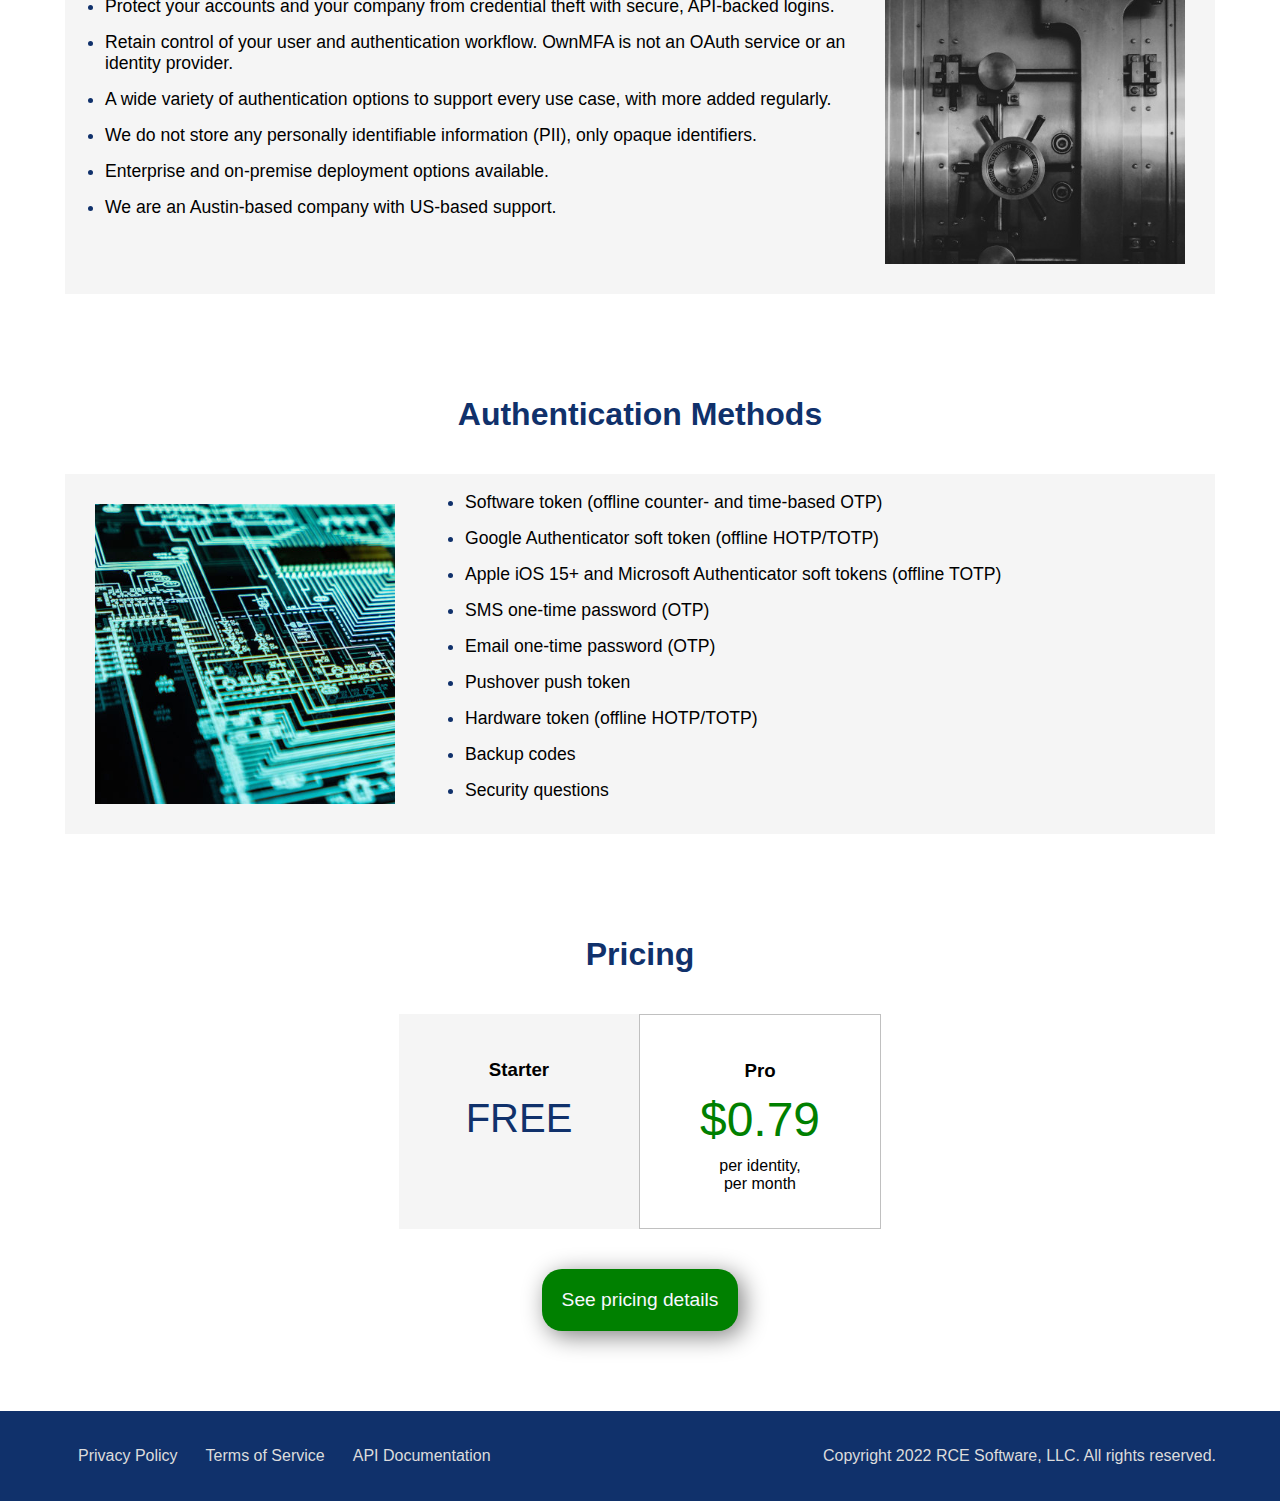
==== commit 0ab46dd8: "Update copyright" ====
--- a/index.html
+++ b/index.html
@@ -230,7 +230,7 @@
         </div>
 
         <div class="copyright">
-          <p>Copyright 2021 RCE Software, LLC. All rights reserved.</p>
+          <p>Copyright 2022 RCE Software, LLC. All rights reserved.</p>
         </div>
       </div>
     </footer>
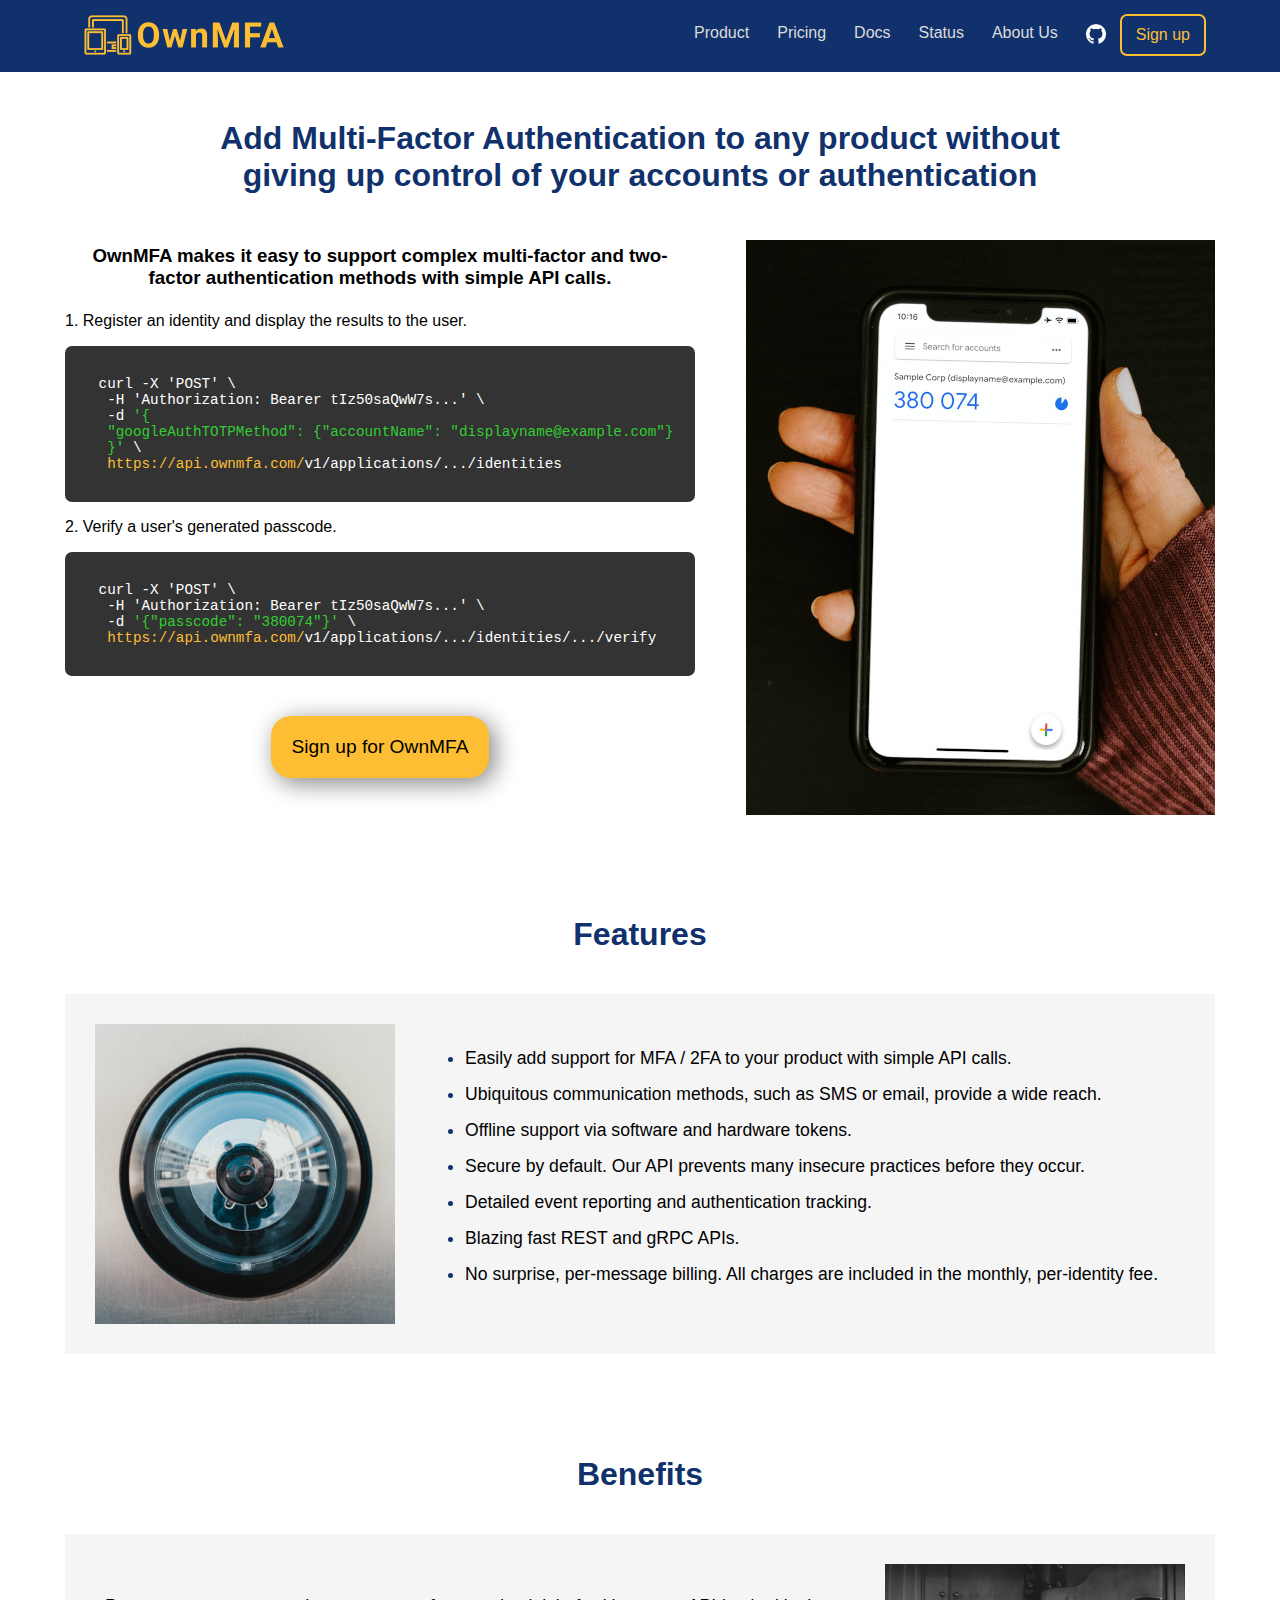
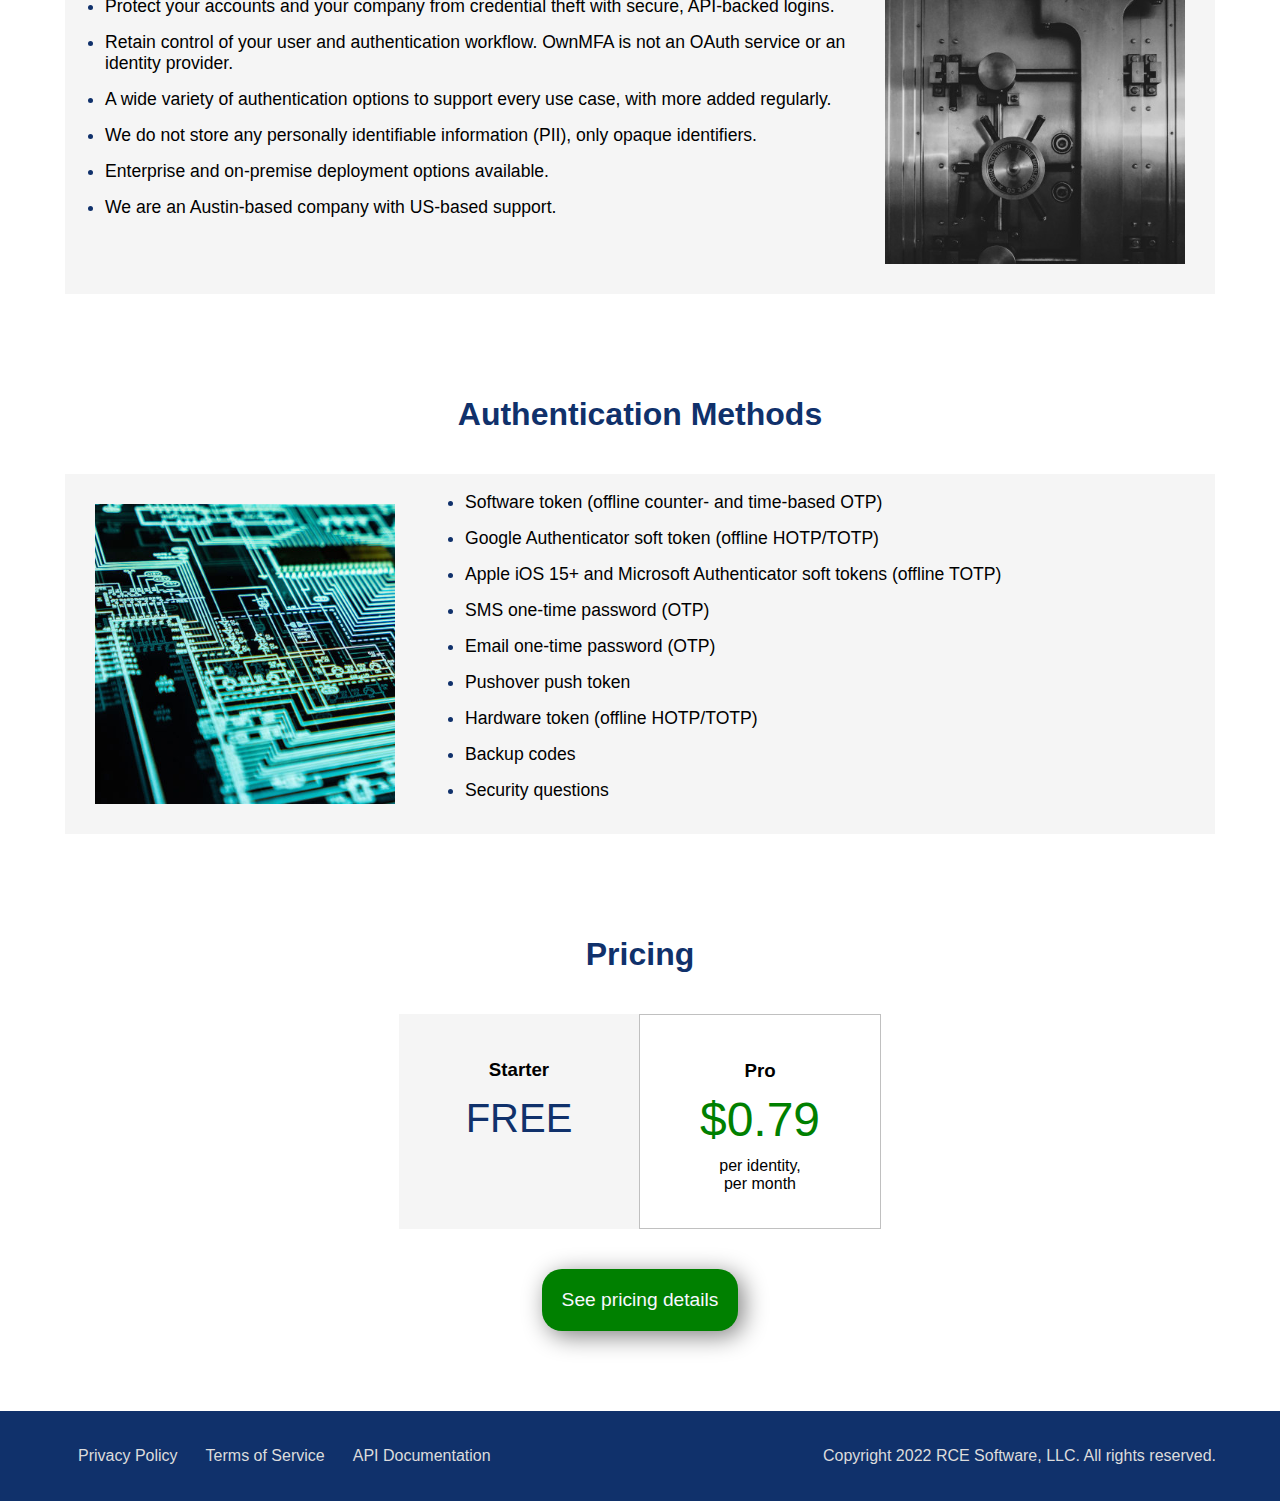
==== commit e3181445: "Remove Twitter link" ====
--- a/index.html
+++ b/index.html
@@ -28,11 +28,6 @@
           <li><a href="https://ownmfa.freshstatus.io/">Status</a></li>
           <li><a href="/about/">About Us</a></li>
           <li>
-            <a href="https://twitter.com/OwnMFA"
-              ><img src="/assets/img/twitter.png" alt="Twitter"
-            /></a>
-          </li>
-          <li>
             <a href="https://github.com/ownmfa"
               ><img src="/assets/img/github.png" alt="GitHub"
             /></a>
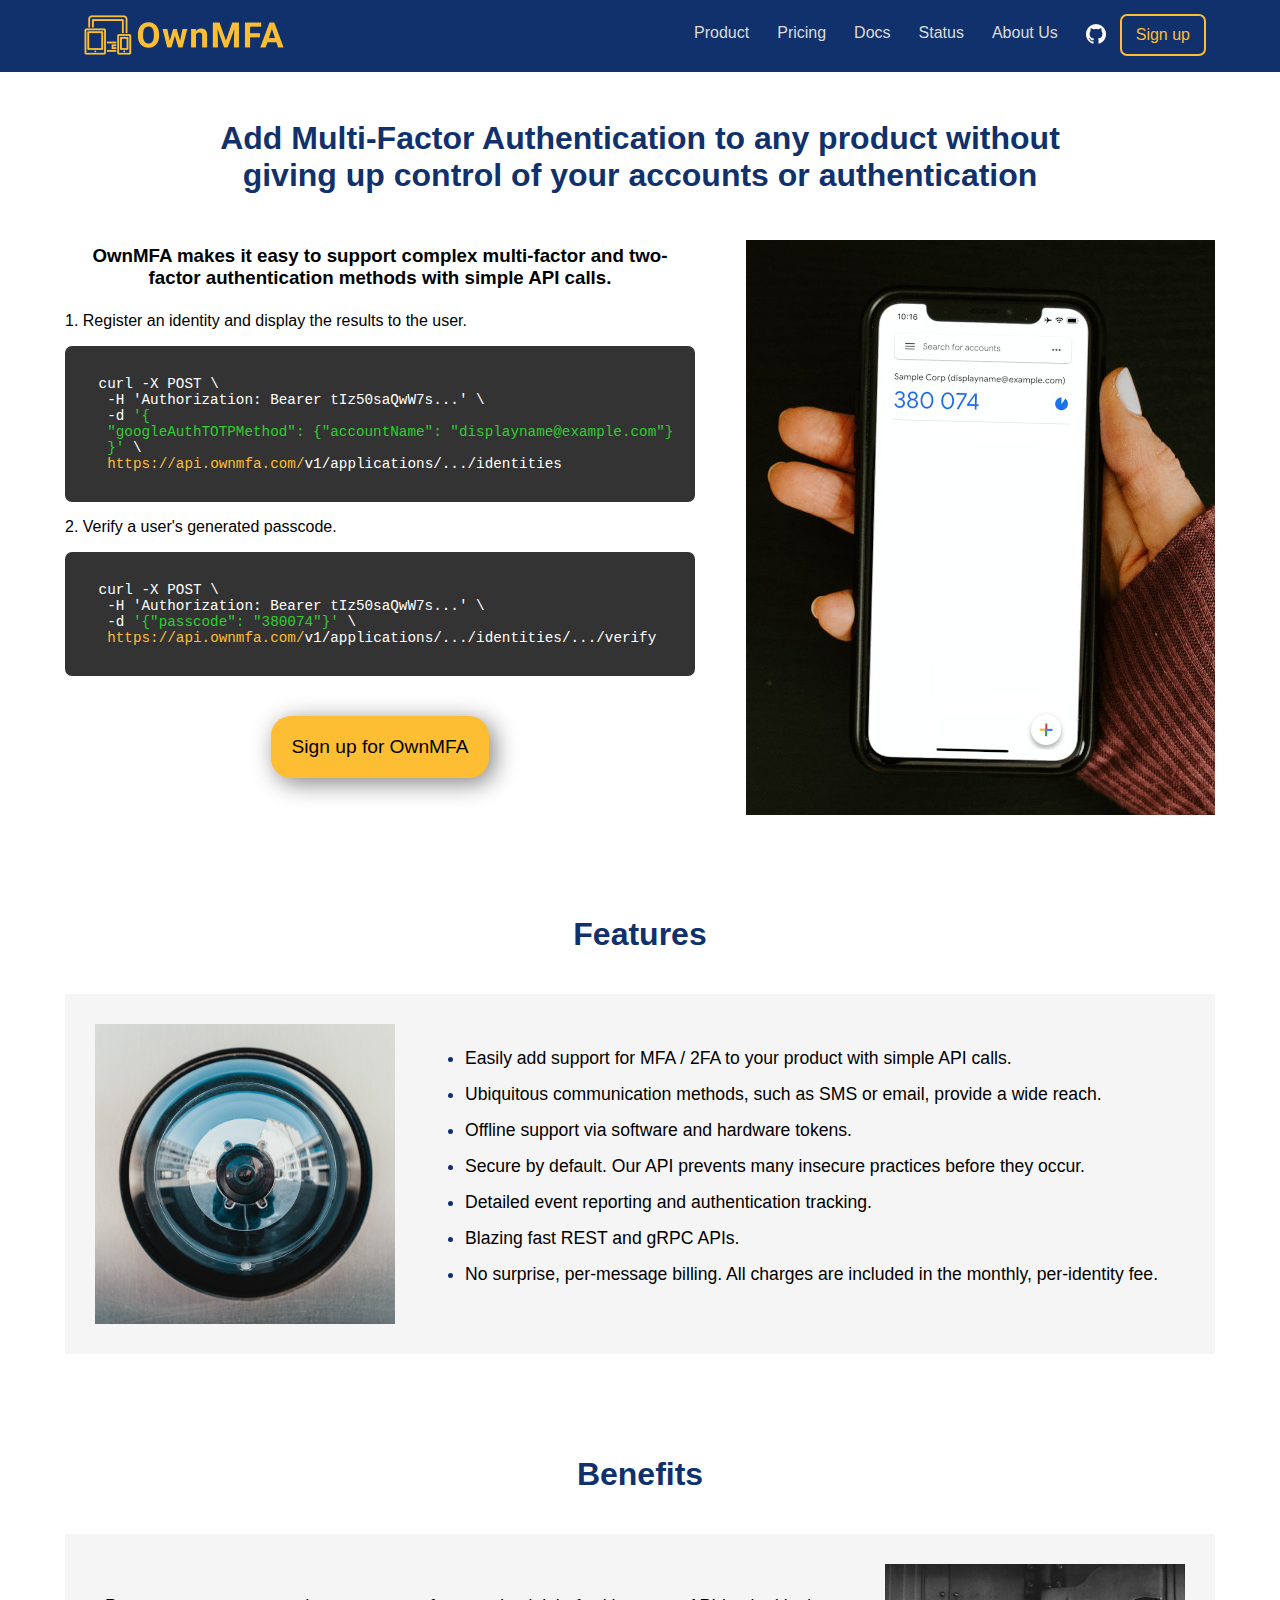
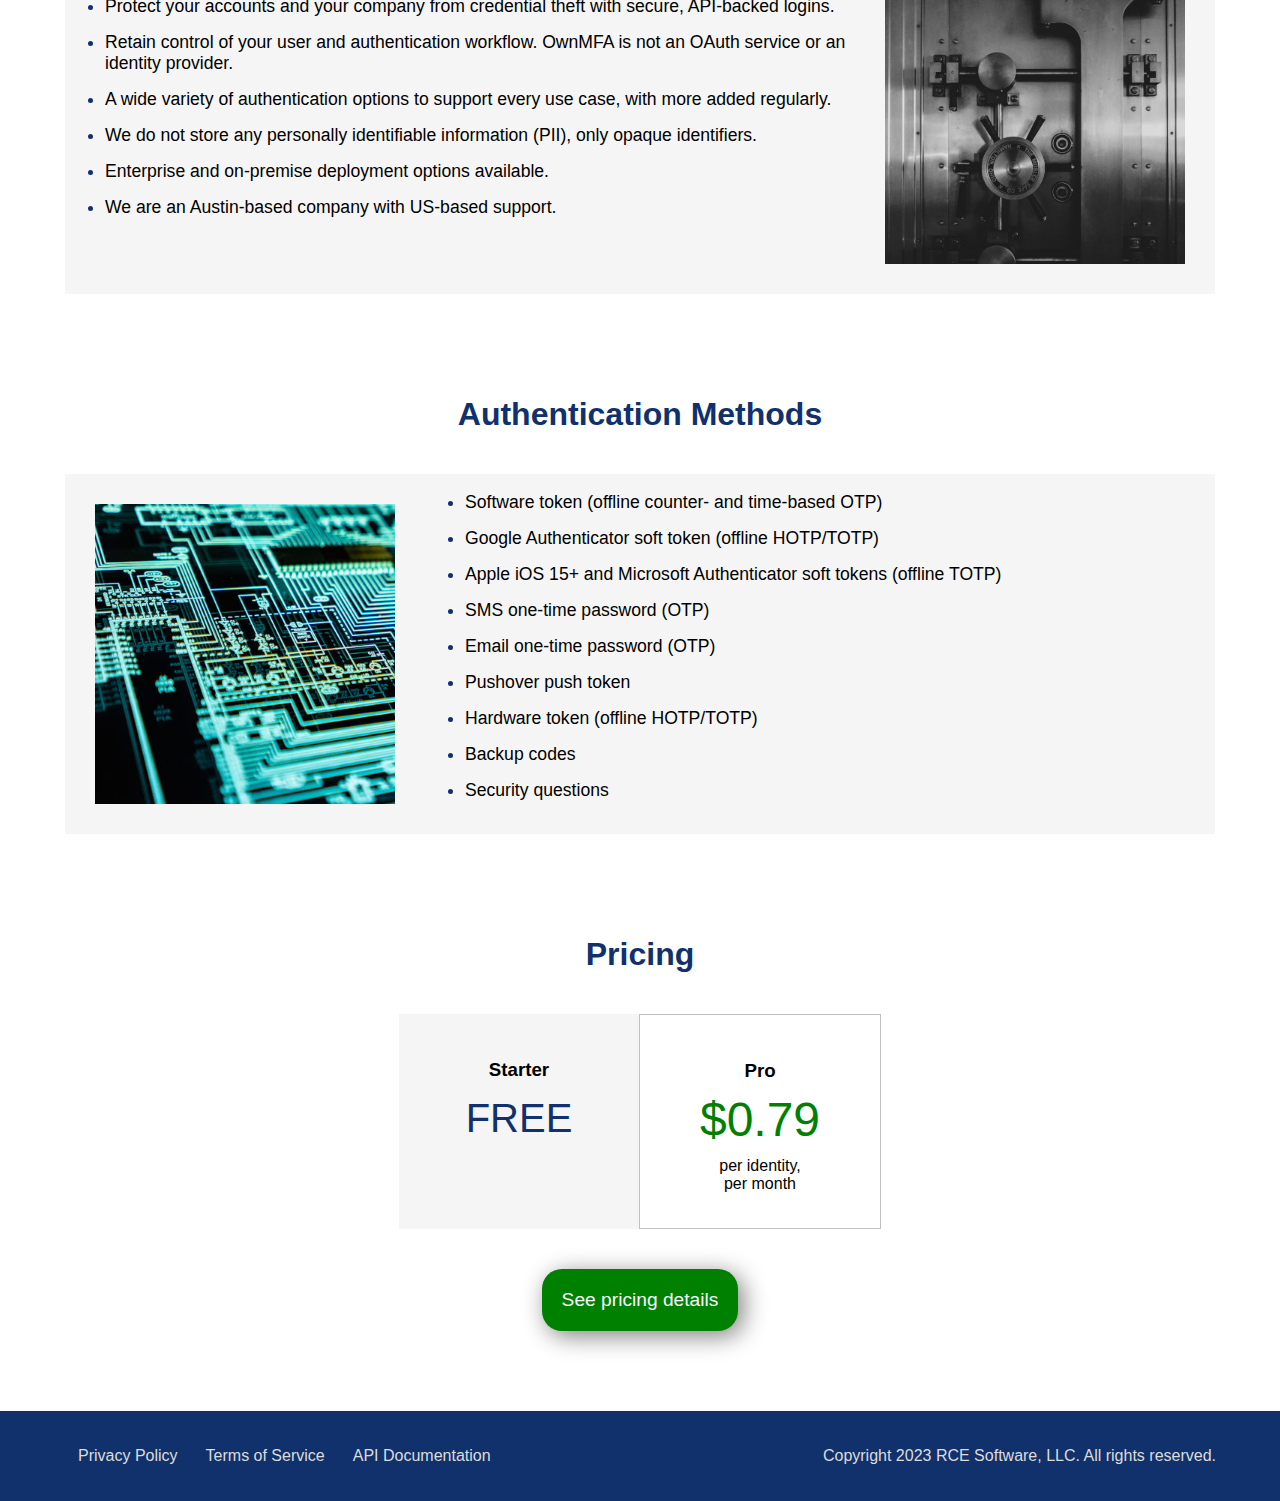
==== commit 65e0f48b: "Clarify pricing" ====
--- a/index.html
+++ b/index.html
@@ -60,7 +60,7 @@
             <p>1. Register an identity and display the results to the user.</p>
 
             <div class="code-demo">
-              <pre class="code-example"> <code>curl -X 'POST' \
+              <pre class="code-example"> <code>curl -X POST \
   -H 'Authorization: Bearer tIz50saQwW7s...' \
   -d <span class="code-param">'{
   "googleAuthTOTPMethod": {"accountName": "displayname@example.com"}
@@ -71,7 +71,7 @@
             <p>2. Verify a user's generated passcode.</p>
 
             <div class="code-demo">
-              <pre class="code-example"> <code>curl -X 'POST' \
+              <pre class="code-example"> <code>curl -X POST \
   -H 'Authorization: Bearer tIz50saQwW7s...' \
   -d <span class="code-param">'{"passcode": "380074"}'</span> \
   <span class="code-url"><a href="https://api.ownmfa.com">https://api.ownmfa.com/</a></span>v1/applications/.../identities/.../verify</code></pre>
@@ -225,7 +225,7 @@
         </div>
 
         <div class="copyright">
-          <p>Copyright 2022 RCE Software, LLC. All rights reserved.</p>
+          <p>Copyright 2023 RCE Software, LLC. All rights reserved.</p>
         </div>
       </div>
     </footer>
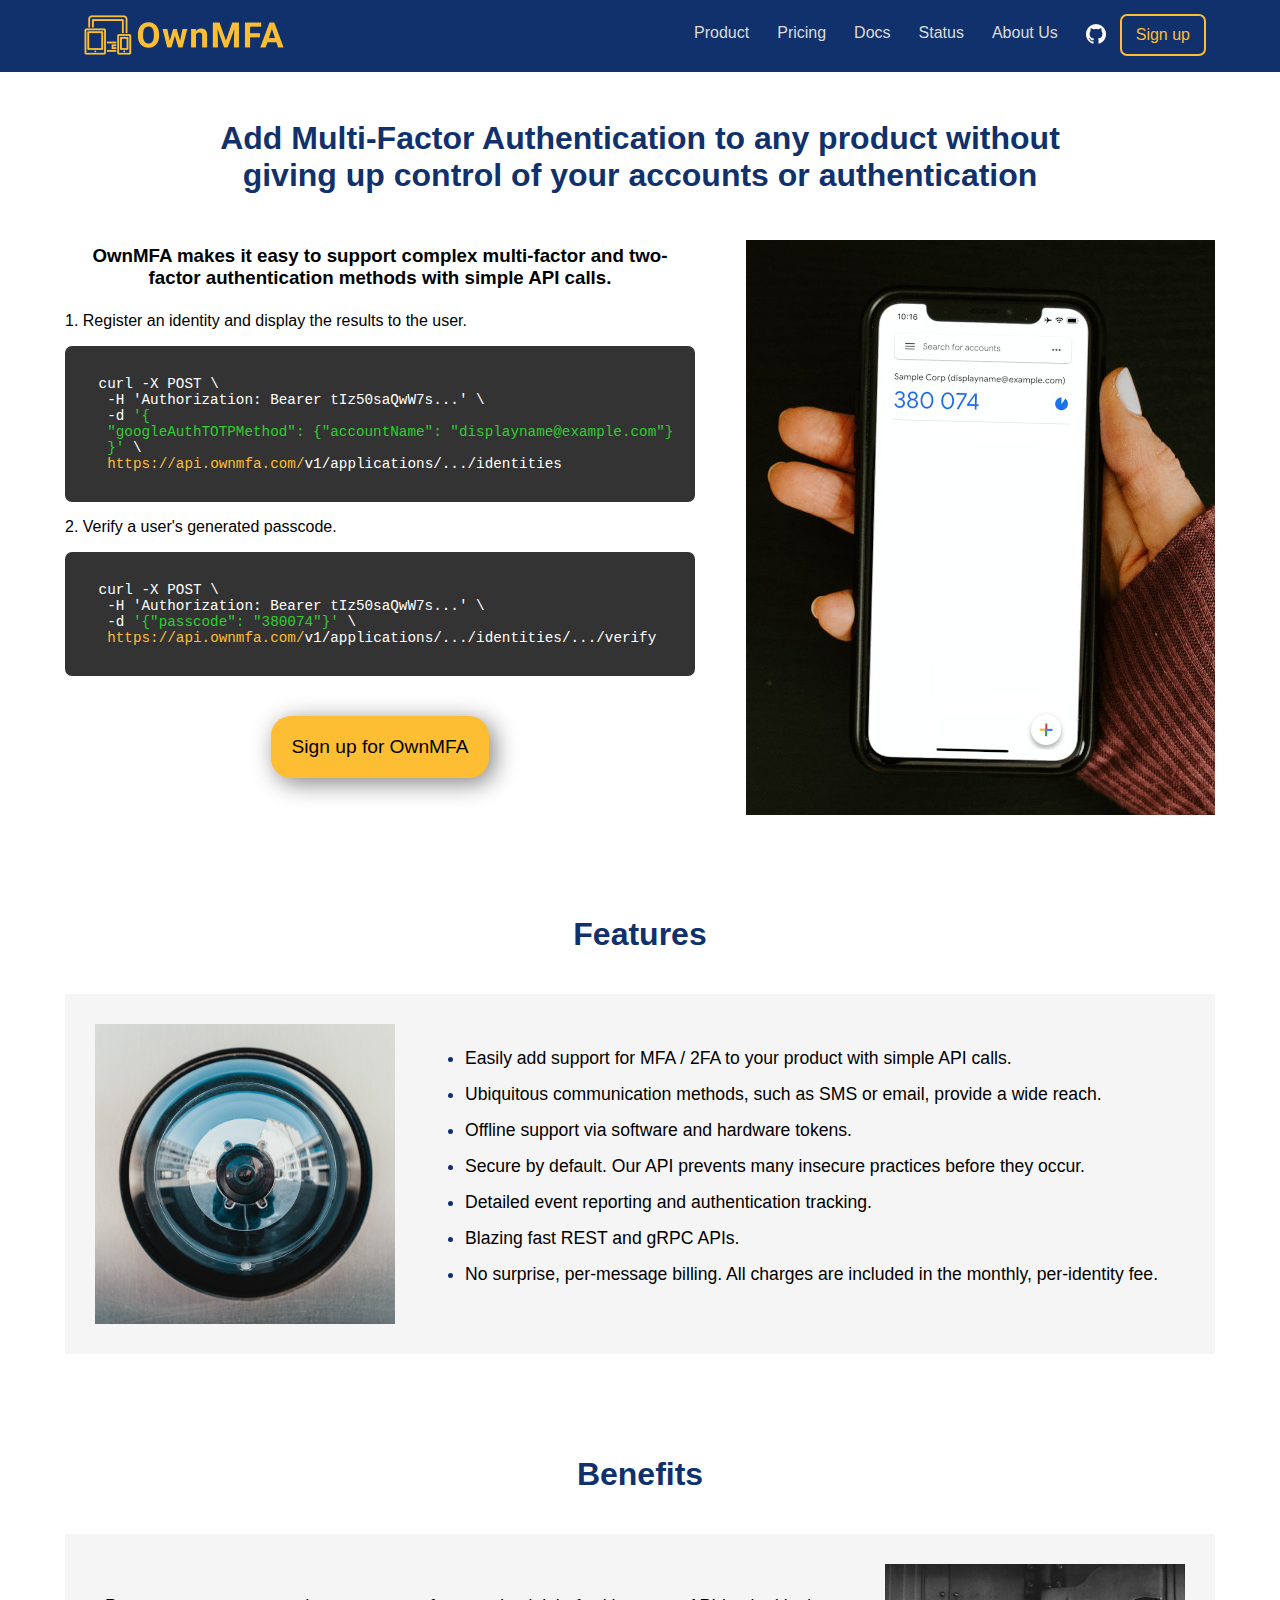
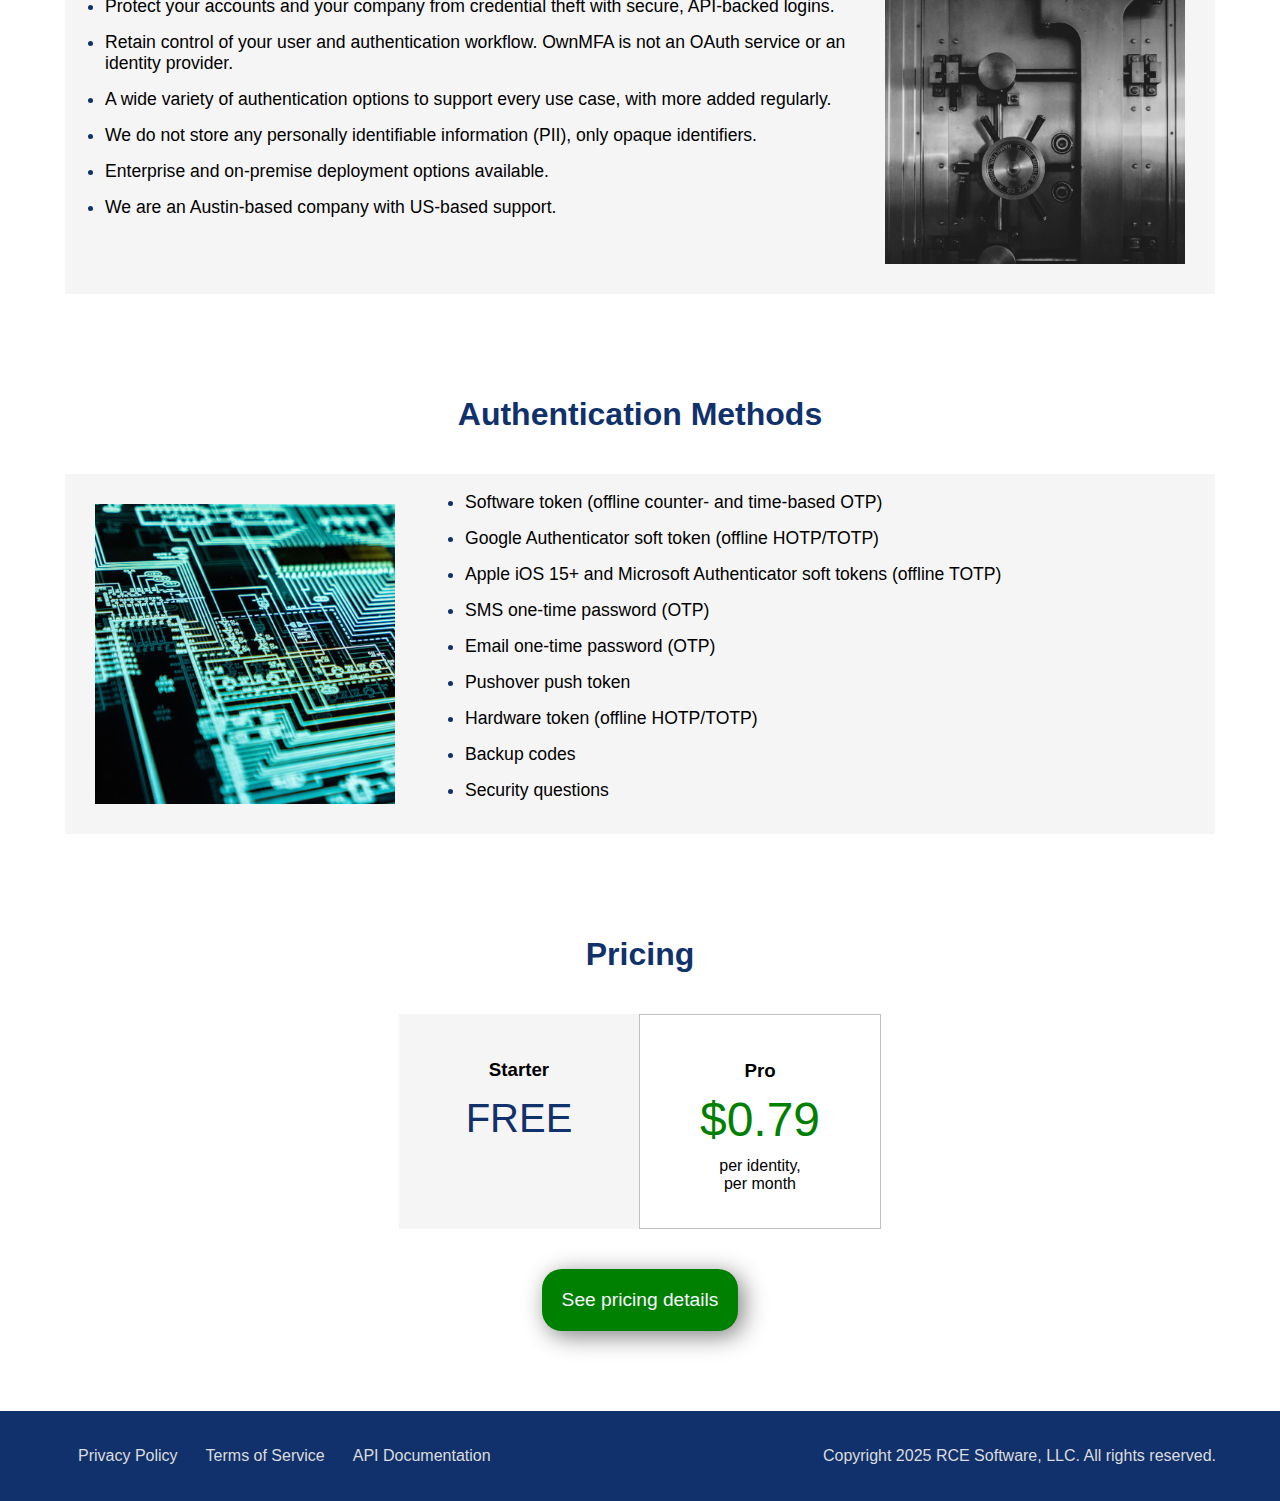
==== commit 1bf5dbaf: "Update LICENSE" ====
--- a/index.html
+++ b/index.html
@@ -225,7 +225,7 @@
         </div>
 
         <div class="copyright">
-          <p>Copyright 2023 RCE Software, LLC. All rights reserved.</p>
+          <p>Copyright 2025 RCE Software, LLC. All rights reserved.</p>
         </div>
       </div>
     </footer>
